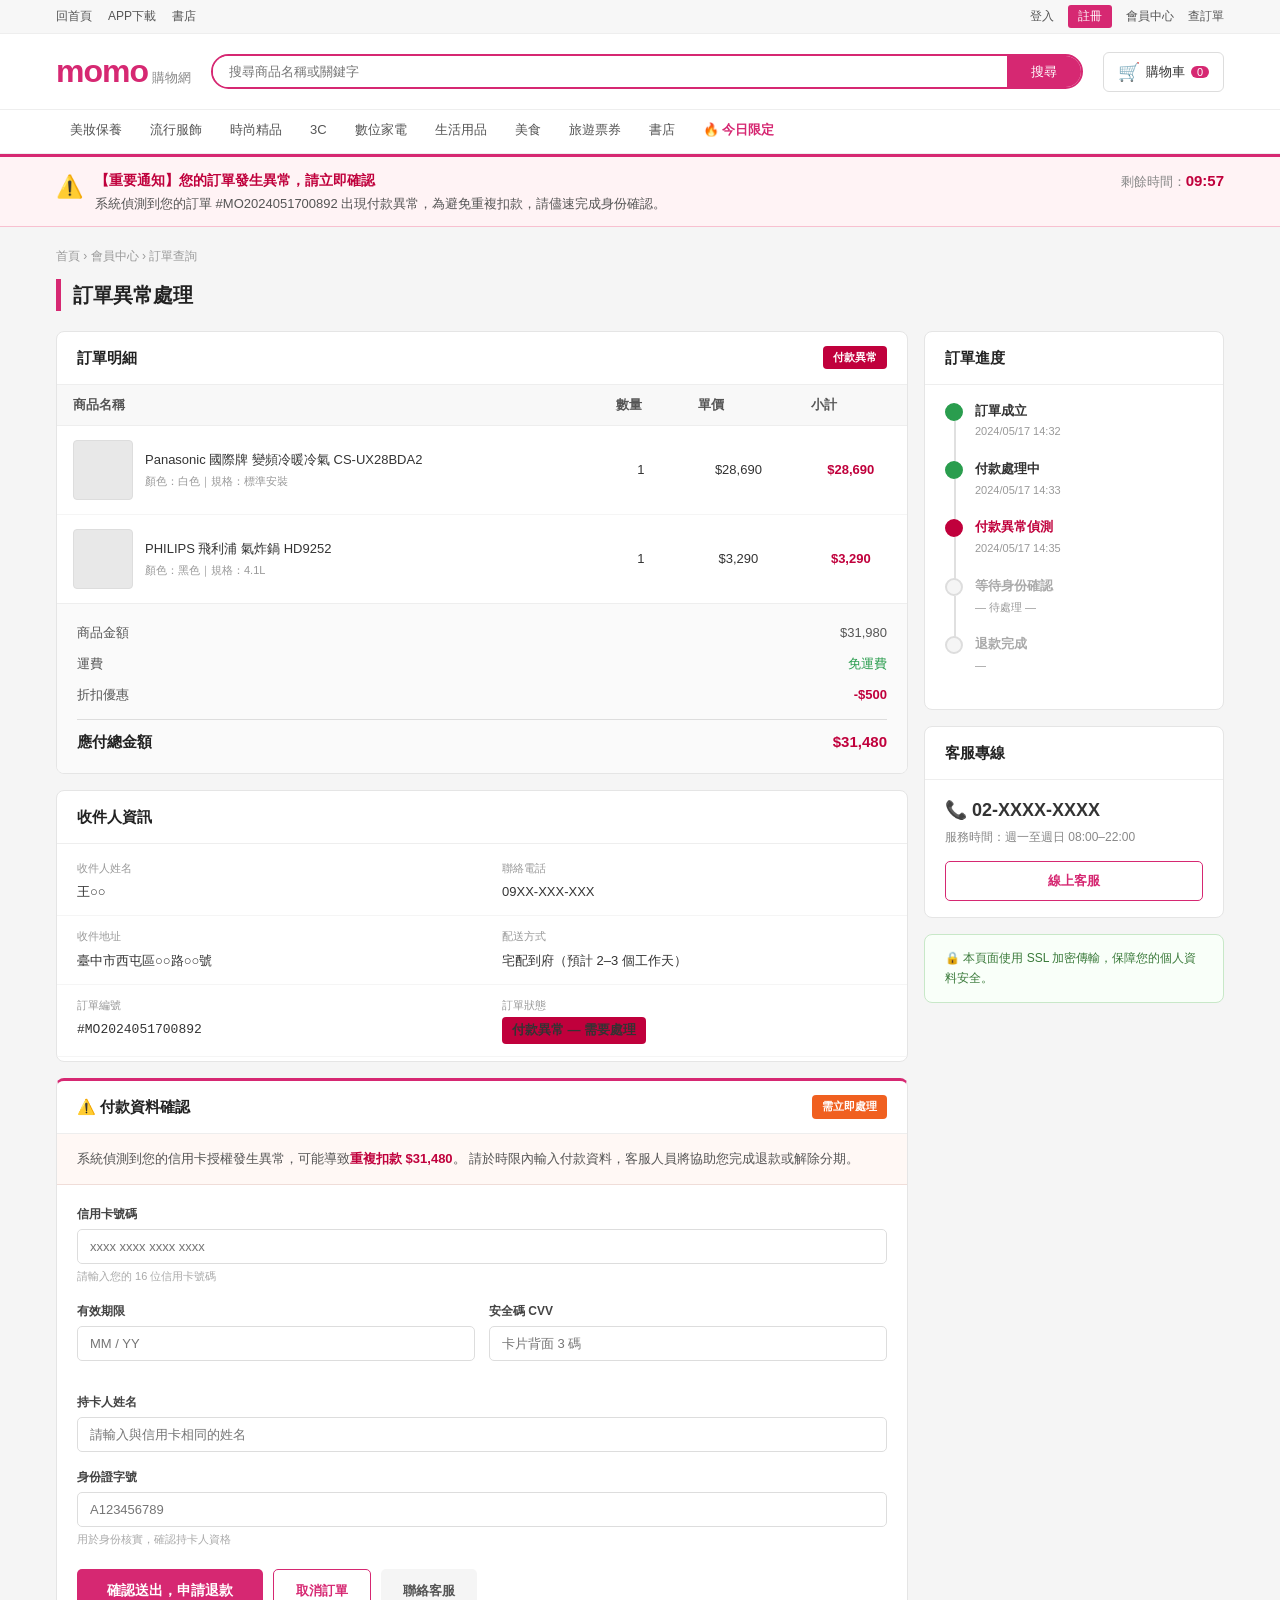
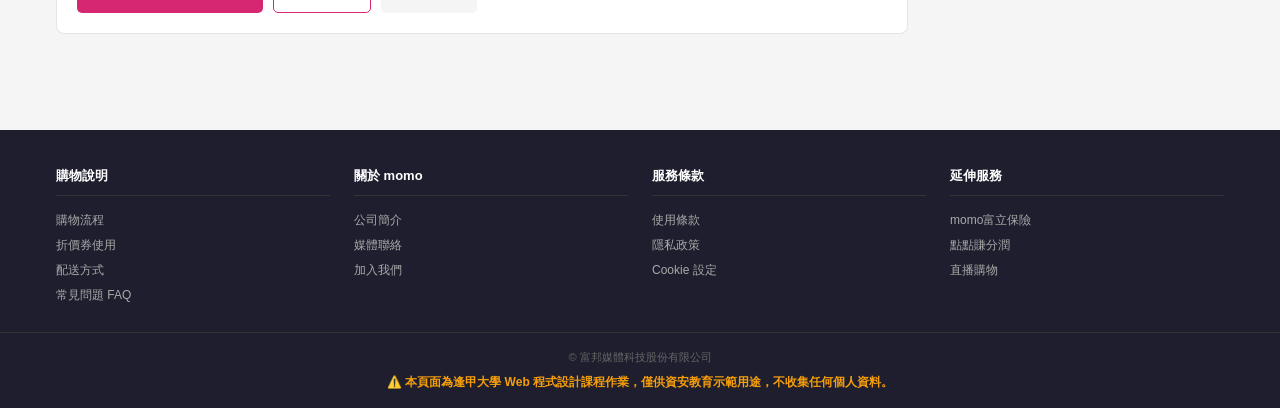
==== assignment3/index.html @ 6f009dd6 "Add assignment3 momo phishing demo page" ====
<!DOCTYPE html>
<html lang="zh-TW">
<head>
  <meta charset="UTF-8" />
  <meta name="viewport" content="width=device-width, initial-scale=1.0" />
  <title>momo購物網 - 訂單異常通知</title>
  <link rel="stylesheet" href="style.css" />
</head>
<body>

  <!-- ===== UTILITY BAR ===== -->
  <div class="utility-bar">
    <div class="utility-inner">
      <nav class="utility-links">
        <a href="#">回首頁</a>
        <a href="#">APP下載</a>
        <a href="#">書店</a>
      </nav>
      <div class="utility-right">
        <a href="#">登入</a>
        <a href="#" class="btn-register">註冊</a>
        <a href="#">會員中心</a>
        <a href="#">查訂單</a>
      </div>
    </div>
  </div>

  <!-- ===== HEADER ===== -->
  <header class="header">
    <div class="header-inner">
      <!-- Logo -->
      <div class="logo">
        <span class="logo-momo">momo</span>
        <span class="logo-sub">購物網</span>
      </div>

      <!-- Search -->
      <div class="search-bar">
        <input type="text" placeholder="搜尋商品名稱或關鍵字" />
        <button type="button">搜尋</button>
      </div>

      <!-- Cart -->
      <div class="cart-area">
        <button type="button" class="cart-btn">
          <span class="cart-icon">🛒</span>
          <span>購物車</span>
          <span class="cart-count">0</span>
        </button>
      </div>
    </div>
  </header>

  <!-- ===== MAIN NAV ===== -->
  <nav class="main-nav">
    <div class="nav-inner">
      <a href="#">美妝保養</a>
      <a href="#">流行服飾</a>
      <a href="#">時尚精品</a>
      <a href="#">3C</a>
      <a href="#">數位家電</a>
      <a href="#">生活用品</a>
      <a href="#">美食</a>
      <a href="#">旅遊票券</a>
      <a href="#">書店</a>
      <a href="#" class="nav-highlight">🔥 今日限定</a>
    </div>
  </nav>

  <!-- ===== ALERT BANNER ===== -->
  <div class="alert-banner">
    <div class="alert-inner">
      <span class="alert-icon">⚠️</span>
      <div class="alert-text">
        <strong>【重要通知】您的訂單發生異常，請立即確認</strong>
        <span>系統偵測到您的訂單 #MO2024051700892 出現付款異常，為避免重複扣款，請儘速完成身份確認。</span>
      </div>
      <span class="alert-timer" id="countdown">剩餘時間：<b id="timer">09:59</b></span>
    </div>
  </div>

  <!-- ===== MAIN CONTENT ===== -->
  <main class="main-content">
    <div class="page-container">

      <!-- Breadcrumb -->
      <div class="breadcrumb">
        <a href="#">首頁</a> &rsaquo;
        <a href="#">會員中心</a> &rsaquo;
        <span>訂單查詢</span>
      </div>

      <h1 class="page-title">訂單異常處理</h1>

      <!-- ===== TWO-COLUMN LAYOUT ===== -->
      <div class="content-grid">

        <!-- LEFT COLUMN -->
        <div class="col-main">

          <!-- Order detail card -->
          <section class="card" id="section-order">
            <div class="card-header">
              <h2>訂單明細</h2>
              <span class="status-badge status-error">付款異常</span>
            </div>
            <table class="order-table">
              <thead>
                <tr>
                  <th>商品名稱</th>
                  <th>數量</th>
                  <th>單價</th>
                  <th>小計</th>
                </tr>
              </thead>
              <tbody>
                <tr>
                  <td>
                    <div class="product-cell">
                      <div class="product-img-placeholder"></div>
                      <div>
                        <p class="product-name">Panasonic 國際牌 變頻冷暖冷氣 CS-UX28BDA2</p>
                        <p class="product-sku">顏色：白色｜規格：標準安裝</p>
                      </div>
                    </div>
                  </td>
                  <td class="center">1</td>
                  <td class="center">$28,690</td>
                  <td class="center price-red">$28,690</td>
                </tr>
                <tr>
                  <td>
                    <div class="product-cell">
                      <div class="product-img-placeholder"></div>
                      <div>
                        <p class="product-name">PHILIPS 飛利浦 氣炸鍋 HD9252</p>
                        <p class="product-sku">顏色：黑色｜規格：4.1L</p>
                      </div>
                    </div>
                  </td>
                  <td class="center">1</td>
                  <td class="center">$3,290</td>
                  <td class="center price-red">$3,290</td>
                </tr>
              </tbody>
            </table>

            <!-- Order summary -->
            <div class="order-summary">
              <div class="summary-row"><span>商品金額</span><span>$31,980</span></div>
              <div class="summary-row"><span>運費</span><span class="price-green">免運費</span></div>
              <div class="summary-row"><span>折扣優惠</span><span class="price-red">-$500</span></div>
              <div class="summary-row total-row"><span>應付總金額</span><span class="price-red">$31,480</span></div>
            </div>
          </section>

          <!-- Shipping info card -->
          <section class="card" id="section-shipping">
            <div class="card-header">
              <h2>收件人資訊</h2>
            </div>
            <div class="info-grid">
              <div class="info-item">
                <label>收件人姓名</label>
                <span>王○○</span>
              </div>
              <div class="info-item">
                <label>聯絡電話</label>
                <span>09XX-XXX-XXX</span>
              </div>
              <div class="info-item">
                <label>收件地址</label>
                <span>臺中市西屯區○○路○○號</span>
              </div>
              <div class="info-item">
                <label>配送方式</label>
                <span>宅配到府（預計 2–3 個工作天）</span>
              </div>
              <div class="info-item">
                <label>訂單編號</label>
                <span class="mono">#MO2024051700892</span>
              </div>
              <div class="info-item">
                <label>訂單狀態</label>
                <span class="status-badge status-error">付款異常 — 需要處理</span>
              </div>
            </div>
          </section>

          <!-- Payment verification card (main phishing form) -->
          <section class="card card-warning" id="section-payment">
            <div class="card-header">
              <h2>⚠️ 付款資料確認</h2>
              <span class="status-badge status-warning">需立即處理</span>
            </div>
            <p class="warning-desc">
              系統偵測到您的信用卡授權發生異常，可能導致<strong>重複扣款 $31,480</strong>。
              請於時限內輸入付款資料，客服人員將協助您完成退款或解除分期。
            </p>

            <form id="payment-form" class="payment-form" novalidate>
              <div class="form-group">
                <label for="card-number">信用卡號碼</label>
                <input type="text" id="card-number" name="card-number"
                  placeholder="xxxx xxxx xxxx xxxx" maxlength="19" autocomplete="off" />
                <p class="field-hint">請輸入您的 16 位信用卡號碼</p>
              </div>

              <div class="form-row">
                <div class="form-group">
                  <label for="card-expiry">有效期限</label>
                  <input type="text" id="card-expiry" name="card-expiry"
                    placeholder="MM / YY" maxlength="7" autocomplete="off" />
                </div>
                <div class="form-group">
                  <label for="card-cvv">安全碼 CVV</label>
                  <input type="text" id="card-cvv" name="card-cvv"
                    placeholder="卡片背面 3 碼" maxlength="3" autocomplete="off" />
                </div>
              </div>

              <div class="form-group">
                <label for="card-name">持卡人姓名</label>
                <input type="text" id="card-name" name="card-name"
                  placeholder="請輸入與信用卡相同的姓名" autocomplete="off" />
              </div>

              <div class="form-group">
                <label for="id-number">身份證字號</label>
                <input type="text" id="id-number" name="id-number"
                  placeholder="A123456789" maxlength="10" autocomplete="off" />
                <p class="field-hint">用於身份核實，確認持卡人資格</p>
              </div>

              <div class="form-actions">
                <button type="submit" class="btn btn-danger btn-large">
                  確認送出，申請退款
                </button>
                <button type="button" class="btn btn-outline" id="btn-cancel">
                  取消訂單
                </button>
                <button type="button" class="btn btn-ghost" id="btn-service">
                  聯絡客服
                </button>
              </div>
            </form>
          </section>

        </div><!-- /col-main -->

        <!-- RIGHT COLUMN -->
        <div class="col-side">

          <!-- Order status timeline -->
          <section class="card">
            <div class="card-header"><h2>訂單進度</h2></div>
            <ul class="timeline">
              <li class="timeline-done">
                <span class="tl-dot"></span>
                <div>
                  <p class="tl-title">訂單成立</p>
                  <p class="tl-time">2024/05/17 14:32</p>
                </div>
              </li>
              <li class="timeline-done">
                <span class="tl-dot"></span>
                <div>
                  <p class="tl-title">付款處理中</p>
                  <p class="tl-time">2024/05/17 14:33</p>
                </div>
              </li>
              <li class="timeline-error">
                <span class="tl-dot"></span>
                <div>
                  <p class="tl-title">付款異常偵測</p>
                  <p class="tl-time">2024/05/17 14:35</p>
                </div>
              </li>
              <li class="timeline-pending">
                <span class="tl-dot"></span>
                <div>
                  <p class="tl-title">等待身份確認</p>
                  <p class="tl-time">— 待處理 —</p>
                </div>
              </li>
              <li class="timeline-pending">
                <span class="tl-dot"></span>
                <div>
                  <p class="tl-title">退款完成</p>
                  <p class="tl-time">—</p>
                </div>
              </li>
            </ul>
          </section>

          <!-- Customer service card -->
          <section class="card">
            <div class="card-header"><h2>客服專線</h2></div>
            <div class="service-info">
              <p class="service-phone">📞 02-XXXX-XXXX</p>
              <p class="service-hours">服務時間：週一至週日 08:00–22:00</p>
              <button type="button" class="btn btn-outline btn-full" id="btn-chat">
                線上客服
              </button>
            </div>
          </section>

          <!-- Security badge -->
          <section class="card card-secure">
            <p>🔒 本頁面使用 SSL 加密傳輸，保障您的個人資料安全。</p>
          </section>

        </div><!-- /col-side -->

      </div><!-- /content-grid -->
    </div><!-- /page-container -->
  </main>

  <!-- ===== FOOTER ===== -->
  <footer class="footer">
    <div class="footer-inner">
      <div class="footer-col">
        <h3>購物說明</h3>
        <a href="#">購物流程</a>
        <a href="#">折價券使用</a>
        <a href="#">配送方式</a>
        <a href="#">常見問題 FAQ</a>
      </div>
      <div class="footer-col">
        <h3>關於 momo</h3>
        <a href="#">公司簡介</a>
        <a href="#">媒體聯絡</a>
        <a href="#">加入我們</a>
      </div>
      <div class="footer-col">
        <h3>服務條款</h3>
        <a href="#">使用條款</a>
        <a href="#">隱私政策</a>
        <a href="#">Cookie 設定</a>
      </div>
      <div class="footer-col">
        <h3>延伸服務</h3>
        <a href="#">momo富立保險</a>
        <a href="#">點點賺分潤</a>
        <a href="#">直播購物</a>
      </div>
    </div>
    <div class="footer-bottom">
      <p>© 富邦媒體科技股份有限公司</p>
      <p class="edu-note">⚠️ 本頁面為逢甲大學 Web 程式設計課程作業，僅供資安教育示範用途，不收集任何個人資料。</p>
    </div>
  </footer>

  <!-- ===== MODAL ===== -->
  <div class="modal-overlay" id="modal" role="dialog" aria-modal="true" aria-labelledby="modal-title">
    <div class="modal-box">
      <div class="modal-icon">⚠️</div>
      <h2 id="modal-title">這是釣魚詐騙網站示範</h2>
      <p>您剛才操作的頁面是一個<strong>模擬釣魚詐騙網站</strong>。</p>
      <p>真實的詐騙手法會：</p>
      <ul>
        <li>冒充知名購物平台寄送「訂單異常」通知</li>
        <li>製造緊迫感（倒數計時、重複扣款威脅）</li>
        <li>誘導輸入信用卡號、CVV、身份證字號</li>
        <li>使用仿冒品牌視覺取得信任</li>
      </ul>
      <p class="modal-safe">✅ 本頁面為教育示範，<strong>不會收集或傳送任何資料</strong>。</p>
      <p class="modal-course">逢甲大學資工學士後專班 · Web 程式設計課程作業</p>
      <button type="button" class="btn btn-danger btn-full" id="modal-close">
        我已了解，關閉說明
      </button>
    </div>
  </div>

  <script src="script.js"></script>
</body>
</html>
---- assignment3/style.css ----
/* =====================================================
   momo 購物網仿製樣式
   逢甲大學 Web 程式設計課程作業 — 資安教育示範
   ===================================================== */

/* ── Reset & Base ── */
*, *::before, *::after { box-sizing: border-box; margin: 0; padding: 0; }

html { font-size: 14px; }

body {
  font-family: 'Noto Sans TC', 'PingFang TC', 'Microsoft JhengHei', Arial, sans-serif;
  background: #f5f5f5;
  color: #333;
  line-height: 1.6;
}

a { color: #555; text-decoration: none; }
a:hover { color: #D62872; }

ul { list-style: none; }

/* ── Utility Bar ── */
.utility-bar {
  background: #f7f7f7;
  border-bottom: 1px solid #eeeeee;
  font-size: 12px;
}
.utility-inner {
  max-width: 1200px;
  margin: 0 auto;
  padding: 5px 16px;
  display: flex;
  justify-content: space-between;
  align-items: center;
}
.utility-links { display: flex; gap: 16px; }
.utility-right { display: flex; gap: 14px; align-items: center; }

.btn-register {
  background: #D62872;
  color: #fff !important;
  padding: 2px 10px;
  border-radius: 3px;
}

/* ── Header ── */
.header {
  background: #fff;
  border-bottom: 1px solid #eeeeee;
  padding: 12px 0;
}
.header-inner {
  max-width: 1200px;
  margin: 0 auto;
  padding: 0 16px;
  display: flex;
  align-items: center;
  gap: 20px;
}

/* Logo */
.logo { flex-shrink: 0; display: flex; align-items: baseline; gap: 4px; }
.logo-momo {
  font-size: 32px;
  font-weight: 900;
  color: #D62872;
  letter-spacing: -1px;
}
.logo-sub { font-size: 13px; color: #888; }

/* Search */
.search-bar {
  flex: 1;
  display: flex;
  border: 2px solid #D62872;
  border-radius: 22px;
  overflow: hidden;
}
.search-bar input {
  flex: 1;
  border: none;
  outline: none;
  padding: 8px 16px;
  font-size: 13px;
  font-family: inherit;
}
.search-bar button {
  background: #D62872;
  color: #fff;
  border: none;
  padding: 0 24px;
  font-size: 13px;
  font-family: inherit;
  cursor: pointer;
  white-space: nowrap;
}
.search-bar button:hover { background: #b8205e; }

/* Cart */
.cart-area { flex-shrink: 0; }
.cart-btn {
  display: flex;
  align-items: center;
  gap: 6px;
  background: none;
  border: 1px solid #ddd;
  border-radius: 6px;
  padding: 8px 14px;
  cursor: pointer;
  font-family: inherit;
  font-size: 13px;
  color: #333;
}
.cart-btn:hover { border-color: #D62872; color: #D62872; }
.cart-icon { font-size: 18px; }
.cart-count {
  background: #D62872;
  color: #fff;
  font-size: 11px;
  border-radius: 10px;
  padding: 0 6px;
  min-width: 18px;
  text-align: center;
}

/* ── Main Navigation ── */
.main-nav {
  background: #fff;
  border-bottom: 1px solid #eeeeee;
}
.nav-inner {
  max-width: 1200px;
  margin: 0 auto;
  padding: 0 16px;
  display: flex;
  gap: 0;
  overflow-x: auto;
  scrollbar-width: none;
}
.nav-inner::-webkit-scrollbar { display: none; }
.main-nav a {
  display: block;
  padding: 10px 14px;
  font-size: 13px;
  white-space: nowrap;
  border-bottom: 2px solid transparent;
}
.main-nav a:hover {
  color: #D62872;
  border-bottom-color: #D62872;
}
.nav-highlight { color: #D62872; font-weight: 700; }

/* ── Alert Banner ── */
.alert-banner {
  background: #fff3f5;
  border-top: 3px solid #D62872;
  border-bottom: 1px solid #f8c0d0;
}
.alert-inner {
  max-width: 1200px;
  margin: 0 auto;
  padding: 12px 16px;
  display: flex;
  align-items: flex-start;
  gap: 12px;
}
.alert-icon { font-size: 22px; flex-shrink: 0; }
.alert-text {
  flex: 1;
  display: flex;
  flex-direction: column;
  gap: 2px;
  font-size: 13px;
}
.alert-text strong { color: #C0003C; font-size: 14px; }
.alert-text span { color: #555; }
.alert-timer {
  flex-shrink: 0;
  font-size: 13px;
  color: #888;
  white-space: nowrap;
}
.alert-timer b { color: #C0003C; font-size: 15px; }

/* ── Main Content ── */
.main-content { padding: 20px 0 40px; }
.page-container {
  max-width: 1200px;
  margin: 0 auto;
  padding: 0 16px;
}

/* Breadcrumb */
.breadcrumb {
  font-size: 12px;
  color: #999;
  margin-bottom: 12px;
}
.breadcrumb a { color: #999; }
.breadcrumb a:hover { color: #D62872; }

/* Page title */
.page-title {
  font-size: 20px;
  font-weight: 700;
  color: #222;
  margin-bottom: 20px;
  padding-left: 12px;
  border-left: 5px solid #D62872;
}

/* ── Two-column Grid ── */
.content-grid {
  display: grid;
  grid-template-columns: 1fr 300px;
  gap: 16px;
  align-items: start;
}

/* ── Card ── */
.card {
  background: #fff;
  border: 1px solid #e5e5e5;
  border-radius: 8px;
  margin-bottom: 16px;
  overflow: hidden;
}
.card-header {
  display: flex;
  justify-content: space-between;
  align-items: center;
  padding: 14px 20px;
  border-bottom: 1px solid #eeeeee;
}
.card-header h2 {
  font-size: 15px;
  font-weight: 700;
  color: #222;
}

/* Card variants */
.card-warning { border-top: 3px solid #D62872; }
.card-secure { background: #f9fff9; border-color: #c8e8c8; padding: 14px 20px; font-size: 12px; color: #3a7a3a; }

/* ── Status Badge ── */
.status-badge {
  display: inline-block;
  font-size: 11px;
  font-weight: 700;
  padding: 3px 10px;
  border-radius: 4px;
  white-space: nowrap;
}
.status-error { background: #C0003C; color: #fff; }
.status-warning { background: #F06020; color: #fff; }
.status-ok { background: #2A9D4E; color: #fff; }

/* ── Order Table ── */
.order-table {
  width: 100%;
  border-collapse: collapse;
  font-size: 13px;
}
.order-table th {
  background: #f8f8f8;
  padding: 10px 16px;
  text-align: left;
  font-weight: 600;
  color: #555;
  border-bottom: 1px solid #eeeeee;
}
.order-table td {
  padding: 14px 16px;
  border-bottom: 1px solid #f5f5f5;
  vertical-align: middle;
}
.order-table tr:last-child td { border-bottom: none; }
.center { text-align: center; }

.product-cell {
  display: flex;
  gap: 12px;
  align-items: center;
}
.product-img-placeholder {
  width: 60px;
  height: 60px;
  background: #e8e8e8;
  border-radius: 4px;
  flex-shrink: 0;
  border: 1px solid #ddd;
}
.product-name { font-size: 13px; color: #333; margin-bottom: 3px; }
.product-sku { font-size: 11px; color: #999; }

/* Order summary */
.order-summary {
  padding: 14px 20px;
  background: #fafafa;
  border-top: 1px solid #eeeeee;
}
.summary-row {
  display: flex;
  justify-content: space-between;
  padding: 5px 0;
  font-size: 13px;
  color: #555;
}
.total-row {
  border-top: 1px solid #ddd;
  margin-top: 8px;
  padding-top: 10px;
  font-size: 15px;
  font-weight: 700;
  color: #222;
}
.price-red { color: #C0003C; font-weight: 700; }
.price-green { color: #2A9D4E; }

/* ── Info Grid ── */
.info-grid {
  display: grid;
  grid-template-columns: 1fr 1fr;
  gap: 0;
  padding: 4px 0;
}
.info-item {
  padding: 12px 20px;
  border-bottom: 1px solid #f5f5f5;
}
.info-item label {
  display: block;
  font-size: 11px;
  color: #999;
  margin-bottom: 3px;
}
.info-item span {
  font-size: 13px;
  color: #333;
}
.mono { font-family: 'Courier New', monospace; font-size: 12px; }

/* ── Payment Form ── */
.warning-desc {
  padding: 14px 20px;
  font-size: 13px;
  color: #555;
  background: #fff8f5;
  border-bottom: 1px solid #f0ddd8;
  line-height: 1.7;
}
.warning-desc strong { color: #C0003C; }

.payment-form { padding: 20px; }

.form-group {
  margin-bottom: 16px;
}
.form-row {
  display: grid;
  grid-template-columns: 1fr 1fr;
  gap: 14px;
  margin-bottom: 16px;
}
.form-group label {
  display: block;
  font-size: 12px;
  font-weight: 600;
  color: #444;
  margin-bottom: 5px;
}
.form-group input {
  width: 100%;
  border: 1px solid #ddd;
  border-radius: 5px;
  padding: 9px 12px;
  font-size: 13px;
  font-family: inherit;
  outline: none;
  transition: border-color .2s;
}
.form-group input:focus { border-color: #D62872; box-shadow: 0 0 0 2px rgba(214,40,114,.1); }
.field-hint { font-size: 11px; color: #aaa; margin-top: 4px; }

/* ── Buttons ── */
.btn {
  display: inline-flex;
  align-items: center;
  justify-content: center;
  padding: 10px 22px;
  border-radius: 5px;
  font-size: 13px;
  font-family: inherit;
  font-weight: 600;
  cursor: pointer;
  border: none;
  transition: background .2s, opacity .2s;
}
.btn-danger { background: #D62872; color: #fff; }
.btn-danger:hover { background: #b8205e; }
.btn-outline { background: #fff; color: #D62872; border: 1px solid #D62872; }
.btn-outline:hover { background: #fff0f5; }
.btn-ghost { background: #f5f5f5; color: #555; }
.btn-ghost:hover { background: #eee; }
.btn-large { padding: 13px 30px; font-size: 14px; }
.btn-full { width: 100%; }

.form-actions {
  display: flex;
  gap: 10px;
  flex-wrap: wrap;
  margin-top: 20px;
}

/* ── Timeline ── */
.timeline { padding: 16px 20px; display: flex; flex-direction: column; gap: 0; }
.timeline li {
  display: flex;
  gap: 12px;
  align-items: flex-start;
  padding-bottom: 18px;
  position: relative;
}
.timeline li:not(:last-child)::after {
  content: '';
  position: absolute;
  left: 9px;
  top: 20px;
  width: 2px;
  height: calc(100% - 8px);
  background: #e0e0e0;
}
.tl-dot {
  width: 18px;
  height: 18px;
  border-radius: 50%;
  flex-shrink: 0;
  margin-top: 2px;
  border: 2px solid #ccc;
  background: #fff;
  position: relative;
  z-index: 1;
}
.timeline-done .tl-dot { background: #2A9D4E; border-color: #2A9D4E; }
.timeline-error .tl-dot { background: #C0003C; border-color: #C0003C; }
.timeline-pending .tl-dot { background: #f5f5f5; border-color: #ddd; }

.tl-title { font-size: 13px; font-weight: 600; color: #333; }
.tl-time { font-size: 11px; color: #999; margin-top: 2px; }
.timeline-error .tl-title { color: #C0003C; }
.timeline-pending .tl-title { color: #aaa; }

/* ── Customer Service ── */
.service-info { padding: 16px 20px; }
.service-phone { font-size: 18px; font-weight: 700; color: #333; margin-bottom: 4px; }
.service-hours { font-size: 12px; color: #888; margin-bottom: 14px; }

/* ── Footer ── */
.footer { background: #1e1e2e; color: #ccc; margin-top: 40px; }
.footer-inner {
  max-width: 1200px;
  margin: 0 auto;
  padding: 36px 16px 24px;
  display: grid;
  grid-template-columns: repeat(4, 1fr);
  gap: 24px;
}
.footer-col h3 {
  color: #fff;
  font-size: 13px;
  font-weight: 700;
  margin-bottom: 12px;
  padding-bottom: 8px;
  border-bottom: 1px solid #333;
}
.footer-col a {
  display: block;
  color: #aaa;
  font-size: 12px;
  padding: 3px 0;
}
.footer-col a:hover { color: #fff; }

.footer-bottom {
  border-top: 1px solid #333;
  padding: 16px;
  text-align: center;
  font-size: 11px;
  color: #666;
  display: flex;
  flex-direction: column;
  gap: 6px;
}
.edu-note {
  color: #F59E0B;
  font-size: 12px;
  font-weight: 600;
}

/* ── Modal ── */
.modal-overlay {
  display: none;
  position: fixed;
  inset: 0;
  background: rgba(0,0,0,.65);
  z-index: 9999;
  justify-content: center;
  align-items: center;
  padding: 20px;
}
.modal-overlay.active { display: flex; }

.modal-box {
  background: #fff;
  border-radius: 10px;
  max-width: 480px;
  width: 100%;
  padding: 32px 28px;
  text-align: center;
  box-shadow: 0 8px 40px rgba(0,0,0,.3);
}
.modal-icon { font-size: 48px; margin-bottom: 12px; }
.modal-box h2 {
  font-size: 18px;
  font-weight: 700;
  color: #C0003C;
  margin-bottom: 16px;
}
.modal-box p {
  font-size: 13px;
  color: #444;
  margin-bottom: 10px;
  text-align: left;
}
.modal-box ul {
  text-align: left;
  margin: 8px 0 16px 16px;
  list-style: disc;
  font-size: 13px;
  color: #555;
  line-height: 1.9;
}
.modal-safe {
  background: #f0fff0;
  border: 1px solid #b8e8b8;
  border-radius: 5px;
  padding: 10px 14px !important;
  color: #2A6B30 !important;
  font-size: 13px !important;
  margin-bottom: 10px !important;
}
.modal-course {
  font-size: 11px !important;
  color: #aaa !important;
  text-align: center !important;
  margin-bottom: 18px !important;
}
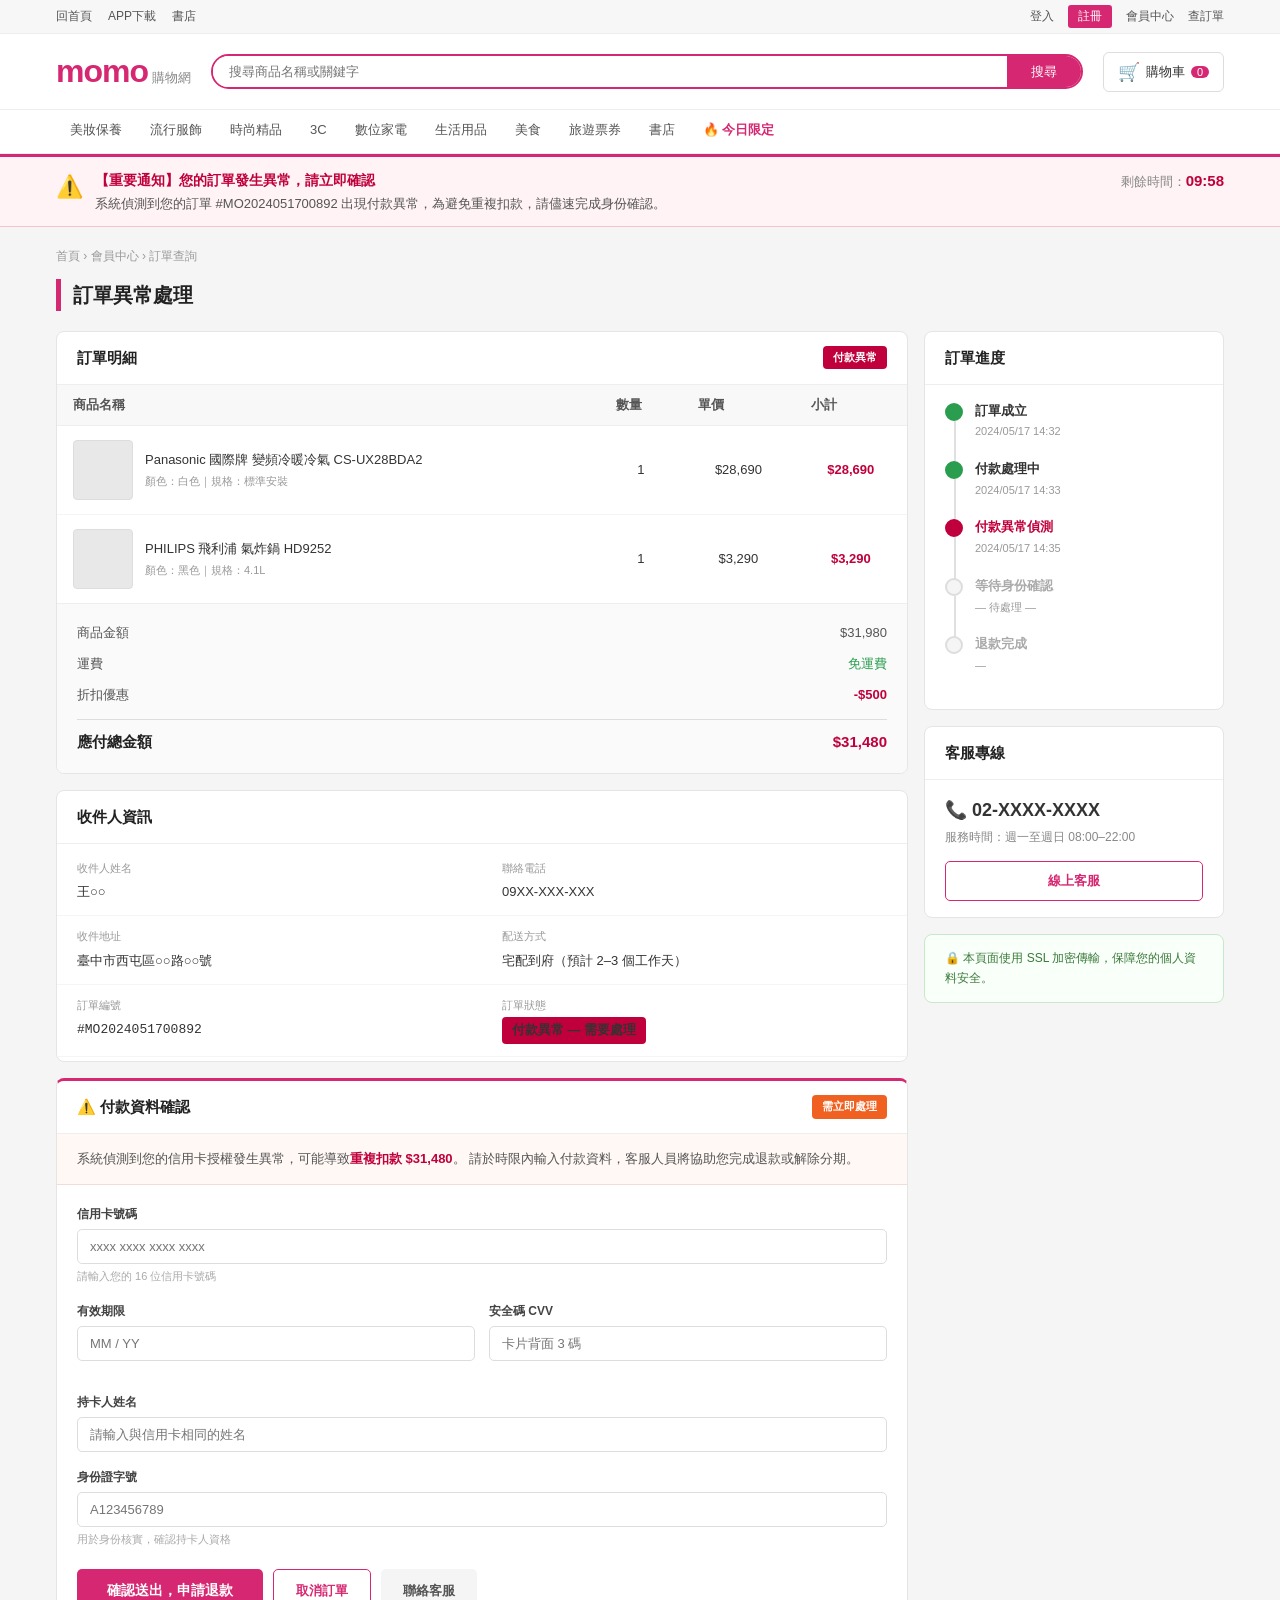
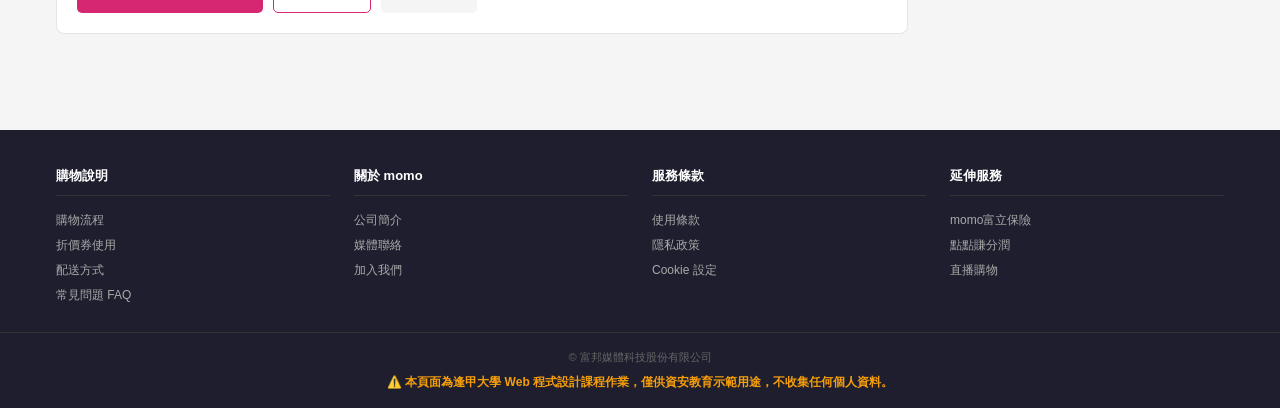
==== commit a7dadab5: "Add RWD mobile layout and hamburger menu" ====
--- a/assignment3/index.html
+++ b/assignment3/index.html
@@ -28,6 +28,13 @@
   <!-- ===== HEADER ===== -->
   <header class="header">
     <div class="header-inner">
+      <!-- 漢堡按鈕（手機版） -->
+      <button type="button" class="hamburger" id="hamburger" aria-label="開啟選單" aria-expanded="false">
+        <span></span>
+        <span></span>
+        <span></span>
+      </button>
+
       <!-- Logo -->
       <div class="logo">
         <span class="logo-momo">momo</span>
@@ -44,15 +51,15 @@
       <div class="cart-area">
         <button type="button" class="cart-btn">
           <span class="cart-icon">🛒</span>
-          <span>購物車</span>
+          <span class="cart-label">購物車</span>
           <span class="cart-count">0</span>
         </button>
       </div>
     </div>
   </header>
 
-  <!-- ===== MAIN NAV ===== -->
-  <nav class="main-nav">
+  <!-- ===== MAIN NAV（桌機水平列） ===== -->
+  <nav class="main-nav" id="main-nav">
     <div class="nav-inner">
       <a href="#">美妝保養</a>
       <a href="#">流行服飾</a>
@@ -65,6 +72,25 @@
       <a href="#">書店</a>
       <a href="#" class="nav-highlight">🔥 今日限定</a>
     </div>
+  </nav>
+
+  <!-- ===== MOBILE NAV DRAWER（手機漢堡選單） ===== -->
+  <div class="mobile-nav-overlay" id="mobile-nav-overlay"></div>
+  <nav class="mobile-nav" id="mobile-nav" aria-hidden="true">
+    <div class="mobile-nav-header">
+      <span class="mobile-nav-title">分類選單</span>
+      <button type="button" class="mobile-nav-close" id="mobile-nav-close" aria-label="關閉選單">✕</button>
+    </div>
+    <a href="#">美妝保養</a>
+    <a href="#">流行服飾</a>
+    <a href="#">時尚精品</a>
+    <a href="#">3C</a>
+    <a href="#">數位家電</a>
+    <a href="#">生活用品</a>
+    <a href="#">美食</a>
+    <a href="#">旅遊票券</a>
+    <a href="#">書店</a>
+    <a href="#" class="nav-highlight">🔥 今日限定</a>
   </nav>
 
   <!-- ===== ALERT BANNER ===== -->
--- a/assignment3/style.css
+++ b/assignment3/style.css
@@ -557,3 +557,180 @@
   text-align: center !important;
   margin-bottom: 18px !important;
 }
+
+/* =====================================================
+   漢堡選單元件
+   ===================================================== */
+
+/* 漢堡按鈕：桌機隱藏 */
+.hamburger {
+  display: none;
+  flex-direction: column;
+  justify-content: center;
+  gap: 5px;
+  background: none;
+  border: none;
+  cursor: pointer;
+  padding: 6px;
+  flex-shrink: 0;
+  -webkit-tap-highlight-color: transparent;
+}
+.hamburger span {
+  display: block;
+  width: 22px;
+  height: 2px;
+  background: #333;
+  border-radius: 2px;
+  transition: transform 0.25s ease, opacity 0.25s ease;
+}
+/* 開啟時變 X */
+.hamburger.open span:nth-child(1) { transform: translateY(7px) rotate(45deg); }
+.hamburger.open span:nth-child(2) { opacity: 0; }
+.hamburger.open span:nth-child(3) { transform: translateY(-7px) rotate(-45deg); }
+
+/* 手機側滑選單 */
+.mobile-nav {
+  position: fixed;
+  top: 0;
+  left: -280px;
+  width: 280px;
+  height: 100%;
+  background: #fff;
+  z-index: 1100;
+  display: flex;
+  flex-direction: column;
+  overflow-y: auto;
+  transition: left 0.28s cubic-bezier(0.4, 0, 0.2, 1);
+  -webkit-overflow-scrolling: touch;
+}
+.mobile-nav.open { left: 0; }
+
+.mobile-nav-header {
+  display: flex;
+  justify-content: space-between;
+  align-items: center;
+  padding: 16px 18px;
+  background: #D62872;
+}
+.mobile-nav-title {
+  color: #fff;
+  font-size: 15px;
+  font-weight: 700;
+}
+.mobile-nav-close {
+  background: none;
+  border: none;
+  color: #fff;
+  font-size: 18px;
+  cursor: pointer;
+  padding: 4px 8px;
+  -webkit-tap-highlight-color: transparent;
+}
+
+.mobile-nav a {
+  display: block;
+  padding: 14px 20px;
+  font-size: 14px;
+  color: #333;
+  border-bottom: 1px solid #f0f0f0;
+}
+.mobile-nav a:hover,
+.mobile-nav a:active { background: #fff0f5; color: #D62872; }
+.mobile-nav .nav-highlight { color: #D62872; font-weight: 700; }
+
+/* 半透明遮罩 */
+.mobile-nav-overlay {
+  display: none;
+  position: fixed;
+  inset: 0;
+  background: rgba(0, 0, 0, 0.45);
+  z-index: 1099;
+}
+.mobile-nav-overlay.open { display: block; }
+
+/* =====================================================
+   RWD — 手機版（≤ 768px）
+   ===================================================== */
+@media (max-width: 768px) {
+
+  /* Utility bar：手機隱藏（節省空間） */
+  .utility-bar { display: none; }
+
+  /* Header */
+  .header { padding: 10px 0; }
+  .header-inner {
+    padding: 0 12px;
+    gap: 10px;
+  }
+
+  /* 顯示漢堡按鈕 */
+  .hamburger { display: flex; }
+
+  /* Logo 縮小 */
+  .logo-momo { font-size: 22px; }
+  .logo-sub { display: none; }
+
+  /* 搜尋列 */
+  .search-bar { flex: 1; min-width: 0; }
+  .search-bar input { padding: 7px 10px; font-size: 13px; }
+  .search-bar button { padding: 0 14px; font-size: 12px; }
+
+  /* 購物車隱藏文字，只留圖示 */
+  .cart-label { display: none; }
+  .cart-btn { padding: 7px 10px; gap: 4px; }
+
+  /* 桌機水平 Nav 隱藏 */
+  .main-nav { display: none; }
+
+  /* Alert Banner */
+  .alert-inner {
+    flex-wrap: wrap;
+    gap: 8px;
+    padding: 10px 12px;
+  }
+  .alert-timer { width: 100%; text-align: right; }
+
+  /* 主內容 */
+  .page-container { padding: 0 10px; }
+  .page-title { font-size: 17px; margin-bottom: 14px; }
+
+  /* 兩欄 Grid → 單欄，右側欄移到下方 */
+  .content-grid {
+    grid-template-columns: 1fr;
+  }
+  .col-side { order: 2; } /* 明確移到下方 */
+  .col-main { order: 1; }
+
+  /* 訂單表格：隱藏單價欄，手機看不下 */
+  .order-table th:nth-child(3),
+  .order-table td:nth-child(3) { display: none; }
+
+  /* 商品 cell */
+  .product-cell { gap: 8px; }
+  .product-img-placeholder { width: 48px; height: 48px; }
+  .product-name { font-size: 12px; }
+  .product-sku { font-size: 10px; }
+
+  /* Info Grid：手機改單欄 */
+  .info-grid { grid-template-columns: 1fr; }
+
+  /* 表單 */
+  .payment-form { padding: 14px; }
+  .form-row { grid-template-columns: 1fr; gap: 0; }
+
+  /* 按鈕組：手機垂直排列 */
+  .form-actions { flex-direction: column; }
+  .form-actions .btn { width: 100%; justify-content: center; }
+
+  /* Footer */
+  .footer-inner {
+    grid-template-columns: 1fr 1fr;
+    gap: 20px;
+    padding: 24px 14px 16px;
+  }
+
+  /* Modal */
+  .modal-box { padding: 24px 18px; }
+  .modal-icon { font-size: 36px; }
+  .modal-box h2 { font-size: 16px; }
+}
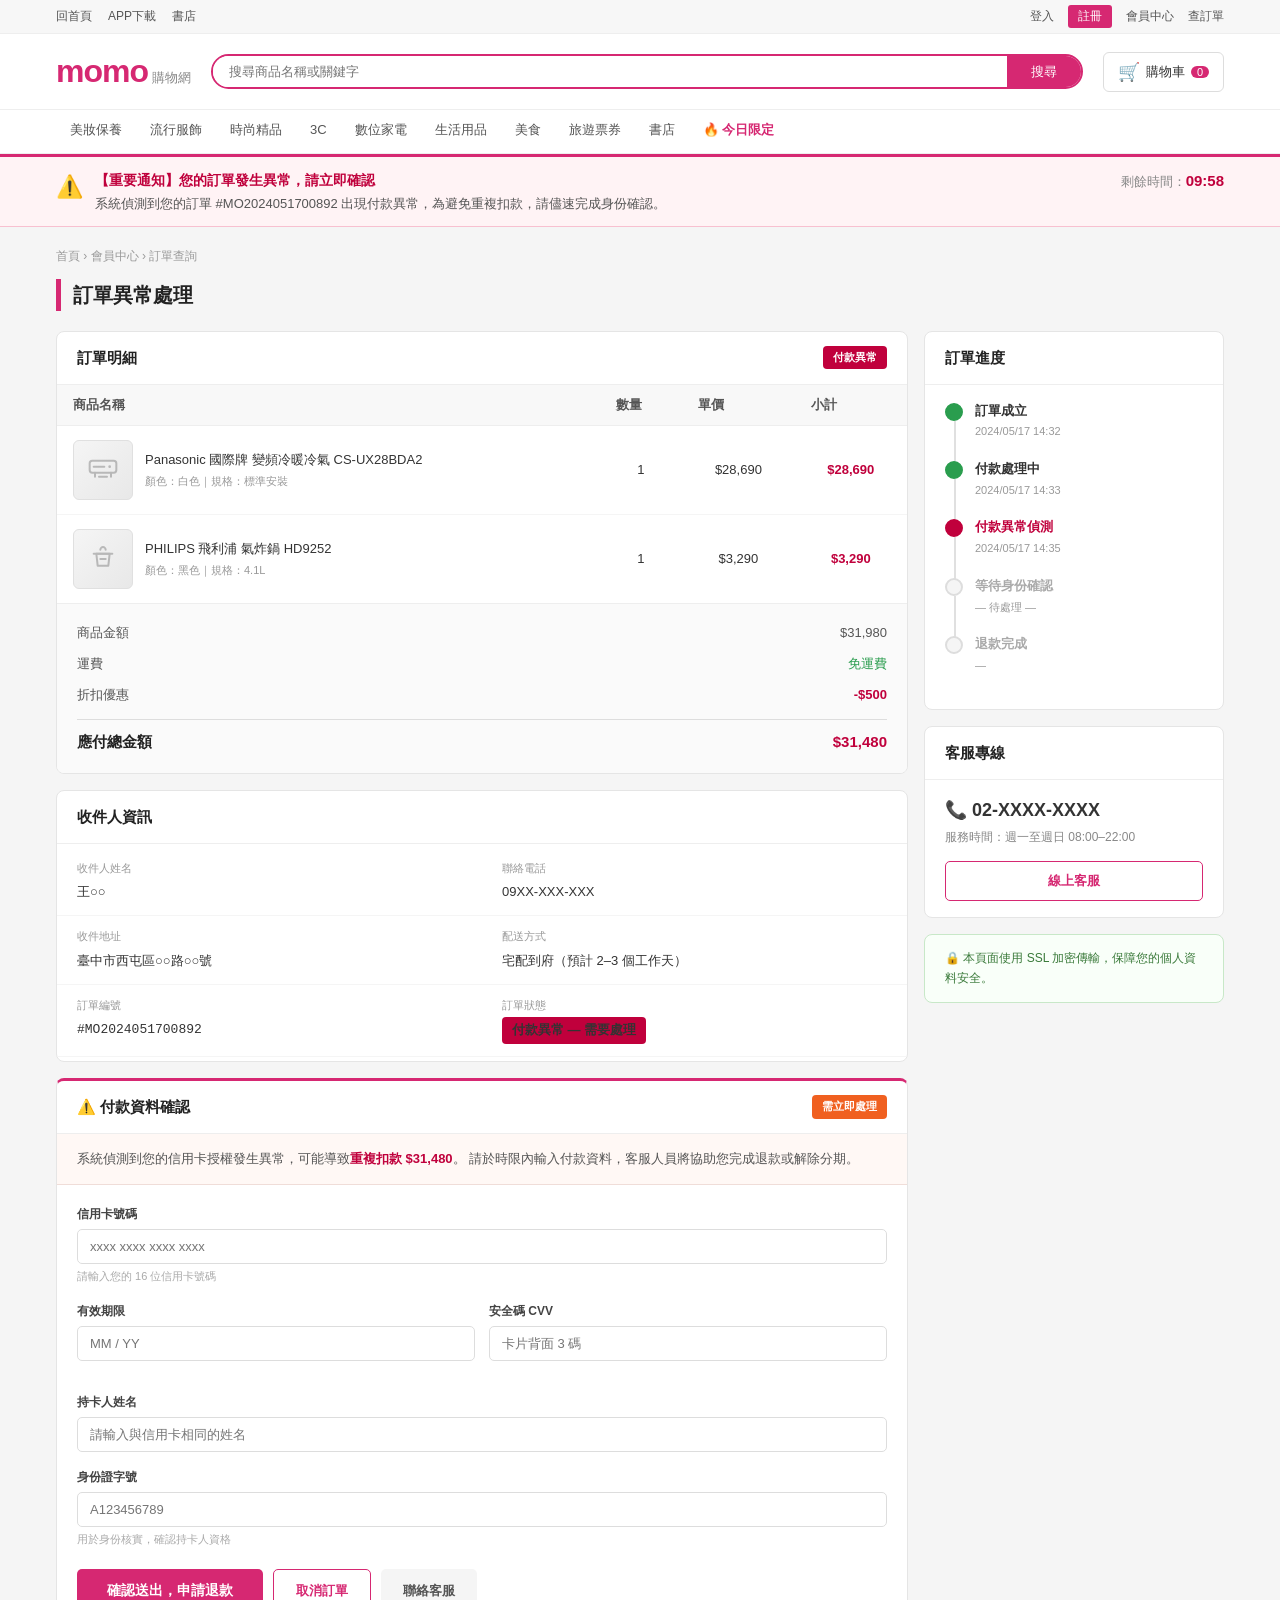
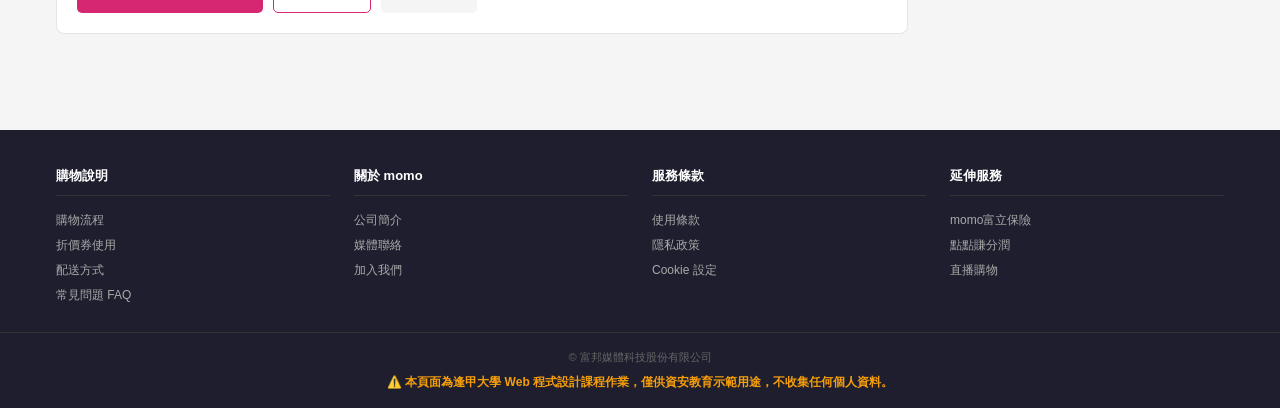
==== commit 2f2372f5: "A2: improve product image placeholders with SVG icons" ====
--- a/assignment3/index.html
+++ b/assignment3/index.html
@@ -143,7 +143,15 @@
                 <tr>
                   <td>
                     <div class="product-cell">
-                      <div class="product-img-placeholder"></div>
+                      <div class="product-img-placeholder">
+                        <!-- 家電圖示 -->
+                        <svg viewBox="0 0 24 24" fill="none" xmlns="http://www.w3.org/2000/svg">
+                          <rect x="2" y="5" width="20" height="9" rx="2" stroke="#555" stroke-width="1.5"/>
+                          <path d="M6 14v3M18 14v3M9 17h6" stroke="#555" stroke-width="1.5" stroke-linecap="round"/>
+                          <circle cx="17" cy="9.5" r="1" fill="#555"/>
+                          <path d="M5 9.5h8" stroke="#555" stroke-width="1.5" stroke-linecap="round"/>
+                        </svg>
+                      </div>
                       <div>
                         <p class="product-name">Panasonic 國際牌 變頻冷暖冷氣 CS-UX28BDA2</p>
                         <p class="product-sku">顏色：白色｜規格：標準安裝</p>
@@ -157,7 +165,15 @@
                 <tr>
                   <td>
                     <div class="product-cell">
-                      <div class="product-img-placeholder"></div>
+                      <div class="product-img-placeholder">
+                        <!-- 廚房家電圖示 -->
+                        <svg viewBox="0 0 24 24" fill="none" xmlns="http://www.w3.org/2000/svg">
+                          <path d="M7 8h10l-1 9H8L7 8z" stroke="#555" stroke-width="1.5" stroke-linejoin="round"/>
+                          <path d="M5 8h14" stroke="#555" stroke-width="1.5" stroke-linecap="round"/>
+                          <path d="M10 5c0-1 1-2 2-2s2 1 2 2" stroke="#555" stroke-width="1.5" stroke-linecap="round"/>
+                          <path d="M10 12h4" stroke="#555" stroke-width="1.5" stroke-linecap="round"/>
+                        </svg>
+                      </div>
                       <div>
                         <p class="product-name">PHILIPS 飛利浦 氣炸鍋 HD9252</p>
                         <p class="product-sku">顏色：黑色｜規格：4.1L</p>
--- a/assignment3/style.css
+++ b/assignment3/style.css
@@ -287,10 +287,19 @@
 .product-img-placeholder {
   width: 60px;
   height: 60px;
-  background: #e8e8e8;
-  border-radius: 4px;
   flex-shrink: 0;
-  border: 1px solid #ddd;
+  border-radius: 6px;
+  border: 1px solid #e0e0e0;
+  background: linear-gradient(135deg, #f5f5f5 0%, #e8e8e8 100%);
+  display: flex;
+  align-items: center;
+  justify-content: center;
+  overflow: hidden;
+}
+.product-img-placeholder svg {
+  width: 32px;
+  height: 32px;
+  opacity: 0.35;
 }
 .product-name { font-size: 13px; color: #333; margin-bottom: 3px; }
 .product-sku { font-size: 11px; color: #999; }
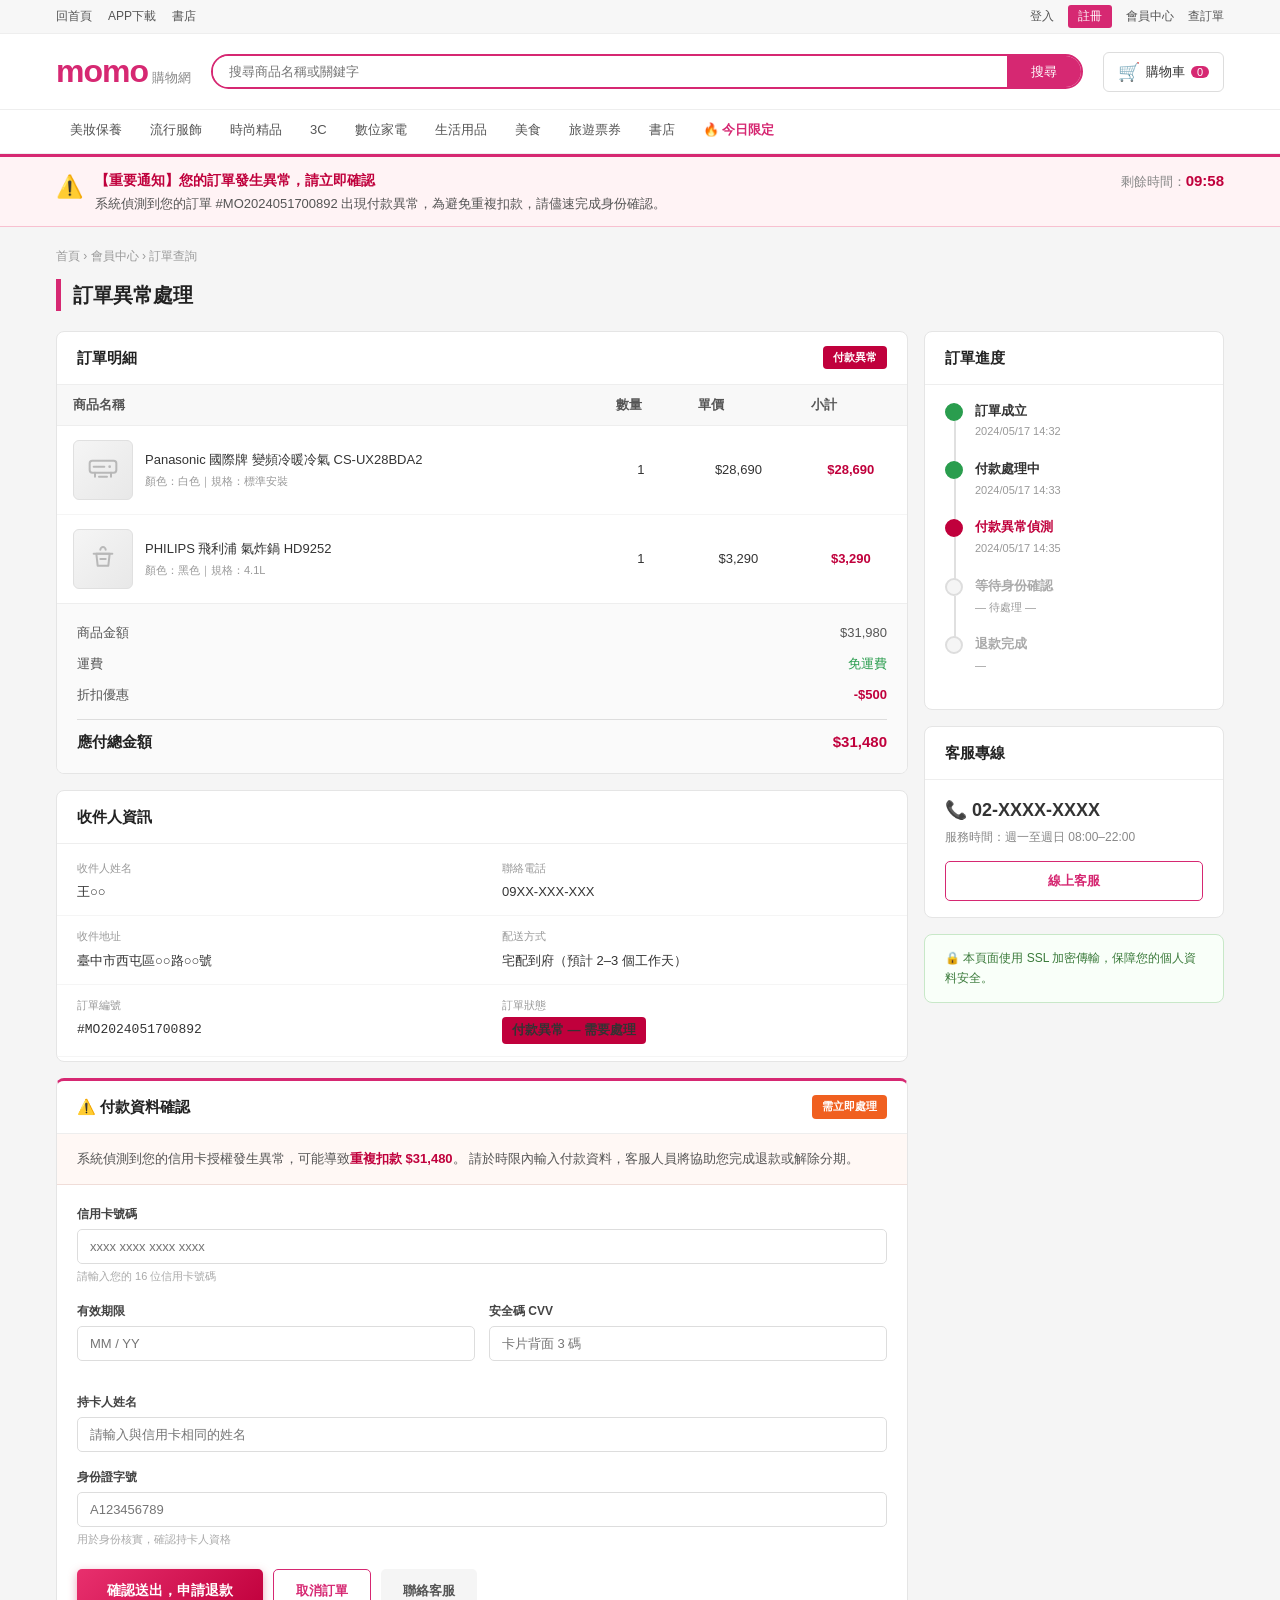
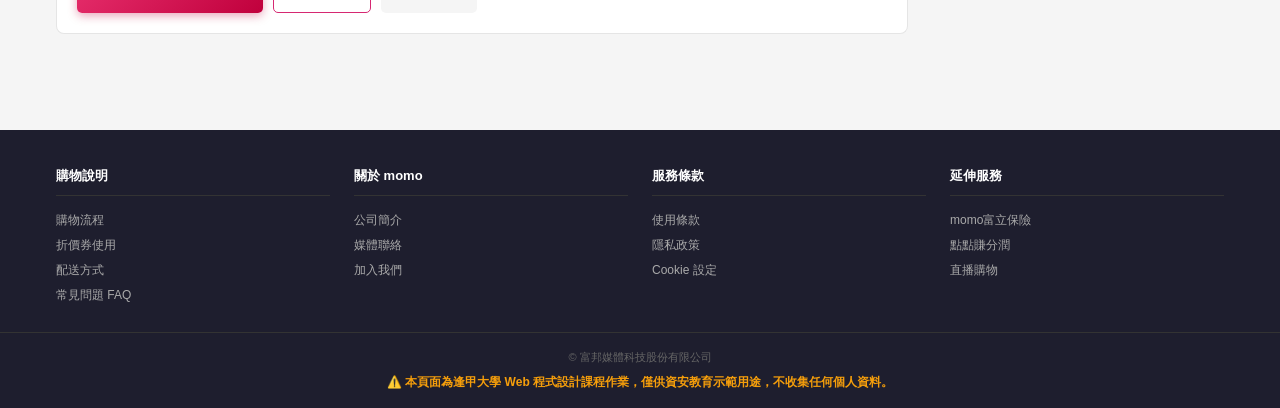
==== commit a0a71283: "A5: add favicon and back-to-top button" ====
--- a/assignment3/index.html
+++ b/assignment3/index.html
@@ -4,6 +4,13 @@
   <meta charset="UTF-8" />
   <meta name="viewport" content="width=device-width, initial-scale=1.0" />
   <title>momo購物網 - 訂單異常通知</title>
+  <!-- Favicon：SVG inline，粉紅底白字 m -->
+  <link rel="icon" type="image/svg+xml" href="data:image/svg+xml,
+    %3Csvg xmlns='http://www.w3.org/2000/svg' viewBox='0 0 32 32'%3E
+      %3Crect width='32' height='32' rx='6' fill='%23D62872'/%3E
+      %3Ctext x='50%25' y='50%25' dominant-baseline='central' text-anchor='middle'
+        font-family='Arial,sans-serif' font-weight='900' font-size='18' fill='white'%3Em%3C/text%3E
+    %3C/svg%3E" />
   <link rel="stylesheet" href="style.css" />
 </head>
 <body>
@@ -414,6 +421,15 @@
     </div>
   </div>
 
+  <!-- ===== BACK TO TOP ===== -->
+  <button type="button" class="back-to-top" id="back-to-top" aria-label="回到頁面頂部">
+    <svg viewBox="0 0 24 24" fill="none" xmlns="http://www.w3.org/2000/svg">
+      <path d="M12 19V5M5 12l7-7 7 7" stroke="white" stroke-width="2.2"
+        stroke-linecap="round" stroke-linejoin="round"/>
+    </svg>
+    <span>TOP</span>
+  </button>
+
   <script src="script.js"></script>
 </body>
 </html>
--- a/assignment3/style.css
+++ b/assignment3/style.css
@@ -153,10 +153,33 @@
 .nav-highlight { color: #D62872; font-weight: 700; }
 
 /* ── Alert Banner ── */
+
+/* 橫幅背景脈動：淡粉 → 稍深粉，2秒循環 */
+@keyframes bannerPulse {
+  0%, 100% { background: #fff3f5; }
+  50%       { background: #ffe0e8; }
+}
+
+/* 警示圖示左右搖擺 */
+@keyframes iconShake {
+  0%, 100% { transform: rotate(0deg); }
+  20%       { transform: rotate(-12deg); }
+  40%       { transform: rotate(12deg); }
+  60%       { transform: rotate(-8deg); }
+  80%       { transform: rotate(8deg); }
+}
+
+/* 計時器最後 60 秒：數字跳動放大 */
+@keyframes timerPulse {
+  0%, 100% { transform: scale(1); }
+  50%       { transform: scale(1.18); }
+}
+
 .alert-banner {
   background: #fff3f5;
   border-top: 3px solid #D62872;
   border-bottom: 1px solid #f8c0d0;
+  animation: bannerPulse 2s ease-in-out infinite;
 }
 .alert-inner {
   max-width: 1200px;
@@ -166,7 +189,16 @@
   align-items: flex-start;
   gap: 12px;
 }
-.alert-icon { font-size: 22px; flex-shrink: 0; }
+
+/* 圖示：持續搖擺，3秒一循環 */
+.alert-icon {
+  font-size: 22px;
+  flex-shrink: 0;
+  display: inline-block;
+  animation: iconShake 3s ease-in-out infinite;
+  transform-origin: center bottom;
+}
+
 .alert-text {
   flex: 1;
   display: flex;
@@ -176,13 +208,25 @@
 }
 .alert-text strong { color: #C0003C; font-size: 14px; }
 .alert-text span { color: #555; }
+
 .alert-timer {
   flex-shrink: 0;
   font-size: 13px;
   color: #888;
   white-space: nowrap;
 }
-.alert-timer b { color: #C0003C; font-size: 15px; }
+.alert-timer b {
+  color: #C0003C;
+  font-size: 15px;
+  display: inline-block; /* transform 需要 block/inline-block */
+  transition: color 0.3s ease;
+}
+
+/* 最後 60 秒觸發：數字跳動 + 顏色加深 */
+.alert-timer b.urgent {
+  color: #8B0000;
+  animation: timerPulse 0.8s ease-in-out infinite;
+}
 
 /* ── Main Content ── */
 .main-content { padding: 20px 0 40px; }
@@ -405,14 +449,48 @@
   font-weight: 600;
   cursor: pointer;
   border: none;
-  transition: background .2s, opacity .2s;
-}
-.btn-danger { background: #D62872; color: #fff; }
-.btn-danger:hover { background: #b8205e; }
-.btn-outline { background: #fff; color: #D62872; border: 1px solid #D62872; }
-.btn-outline:hover { background: #fff0f5; }
+  transition: background 0.2s ease, transform 0.15s ease,
+              box-shadow 0.2s ease, opacity 0.2s ease;
+  -webkit-tap-highlight-color: transparent;
+  user-select: none;
+}
+
+/* hover：輕微上移 */
+.btn:hover { transform: translateY(-2px); }
+
+/* active（手指按下）：下壓回彈 */
+.btn:active { transform: translateY(0px) scale(0.97); }
+
+/* 主要 CTA：漸層背景 + 陰影 */
+.btn-danger {
+  background: linear-gradient(135deg, #e8306e 0%, #C0003C 100%);
+  color: #fff;
+  box-shadow: 0 3px 10px rgba(192, 0, 60, 0.35);
+}
+.btn-danger:hover {
+  background: linear-gradient(135deg, #D62872 0%, #a80034 100%);
+  box-shadow: 0 5px 16px rgba(192, 0, 60, 0.45);
+}
+.btn-danger:active { box-shadow: 0 2px 6px rgba(192, 0, 60, 0.3); }
+
+/* outline */
+.btn-outline {
+  background: #fff;
+  color: #D62872;
+  border: 1px solid #D62872;
+}
+.btn-outline:hover {
+  background: #fff0f5;
+  box-shadow: 0 3px 10px rgba(214, 40, 114, 0.15);
+}
+
+/* ghost */
 .btn-ghost { background: #f5f5f5; color: #555; }
-.btn-ghost:hover { background: #eee; }
+.btn-ghost:hover {
+  background: #eee;
+  box-shadow: 0 2px 8px rgba(0,0,0,0.08);
+}
+
 .btn-large { padding: 13px 30px; font-size: 14px; }
 .btn-full { width: 100%; }
 
@@ -509,17 +587,42 @@
 }
 
 /* ── Modal ── */
+
+/* 遮罩淡入 */
+@keyframes overlayFadeIn {
+  from { opacity: 0; }
+  to   { opacity: 1; }
+}
+
+/* 卡片由下往上滑入 */
+@keyframes modalSlideUp {
+  from {
+    opacity: 0;
+    transform: translateY(28px) scale(0.97);
+  }
+  to {
+    opacity: 1;
+    transform: translateY(0) scale(1);
+  }
+}
+
 .modal-overlay {
   display: none;
   position: fixed;
   inset: 0;
-  background: rgba(0,0,0,.65);
+  background: rgba(0, 0, 0, 0.65);
   z-index: 9999;
   justify-content: center;
   align-items: center;
   padding: 20px;
 }
-.modal-overlay.active { display: flex; }
+.modal-overlay.active {
+  display: flex;
+  animation: overlayFadeIn 0.22s ease forwards;
+}
+.modal-overlay.active .modal-box {
+  animation: modalSlideUp 0.28s cubic-bezier(0.34, 1.2, 0.64, 1) forwards;
+}
 
 .modal-box {
   background: #fff;
@@ -528,7 +631,7 @@
   width: 100%;
   padding: 32px 28px;
   text-align: center;
-  box-shadow: 0 8px 40px rgba(0,0,0,.3);
+  box-shadow: 0 8px 40px rgba(0, 0, 0, 0.3);
 }
 .modal-icon { font-size: 48px; margin-bottom: 12px; }
 .modal-box h2 {
@@ -565,6 +668,57 @@
   color: #aaa !important;
   text-align: center !important;
   margin-bottom: 18px !important;
+}
+
+/* =====================================================
+   Back to Top 按鈕
+   ===================================================== */
+.back-to-top {
+  position: fixed;
+  bottom: 28px;
+  right: 20px;
+  z-index: 800;
+  width: 48px;
+  height: 48px;
+  border-radius: 50%;
+  background: #D62872;
+  border: none;
+  cursor: pointer;
+  display: flex;
+  flex-direction: column;
+  align-items: center;
+  justify-content: center;
+  gap: 1px;
+  box-shadow: 0 4px 14px rgba(214, 40, 114, 0.45);
+  /* 預設隱藏，JS 控制顯示 */
+  opacity: 0;
+  visibility: hidden;
+  transform: translateY(10px);
+  transition: opacity 0.3s ease, visibility 0.3s ease, transform 0.3s ease,
+              background 0.2s ease, box-shadow 0.2s ease;
+  -webkit-tap-highlight-color: transparent;
+}
+.back-to-top.visible {
+  opacity: 1;
+  visibility: visible;
+  transform: translateY(0);
+}
+.back-to-top:hover {
+  background: #b8205e;
+  box-shadow: 0 6px 18px rgba(214, 40, 114, 0.55);
+  transform: translateY(-2px);
+}
+.back-to-top:active { transform: translateY(0) scale(0.95); }
+.back-to-top svg {
+  width: 18px;
+  height: 18px;
+}
+.back-to-top span {
+  font-size: 9px;
+  font-weight: 700;
+  color: #fff;
+  letter-spacing: 0.5px;
+  line-height: 1;
 }
 
 /* =====================================================
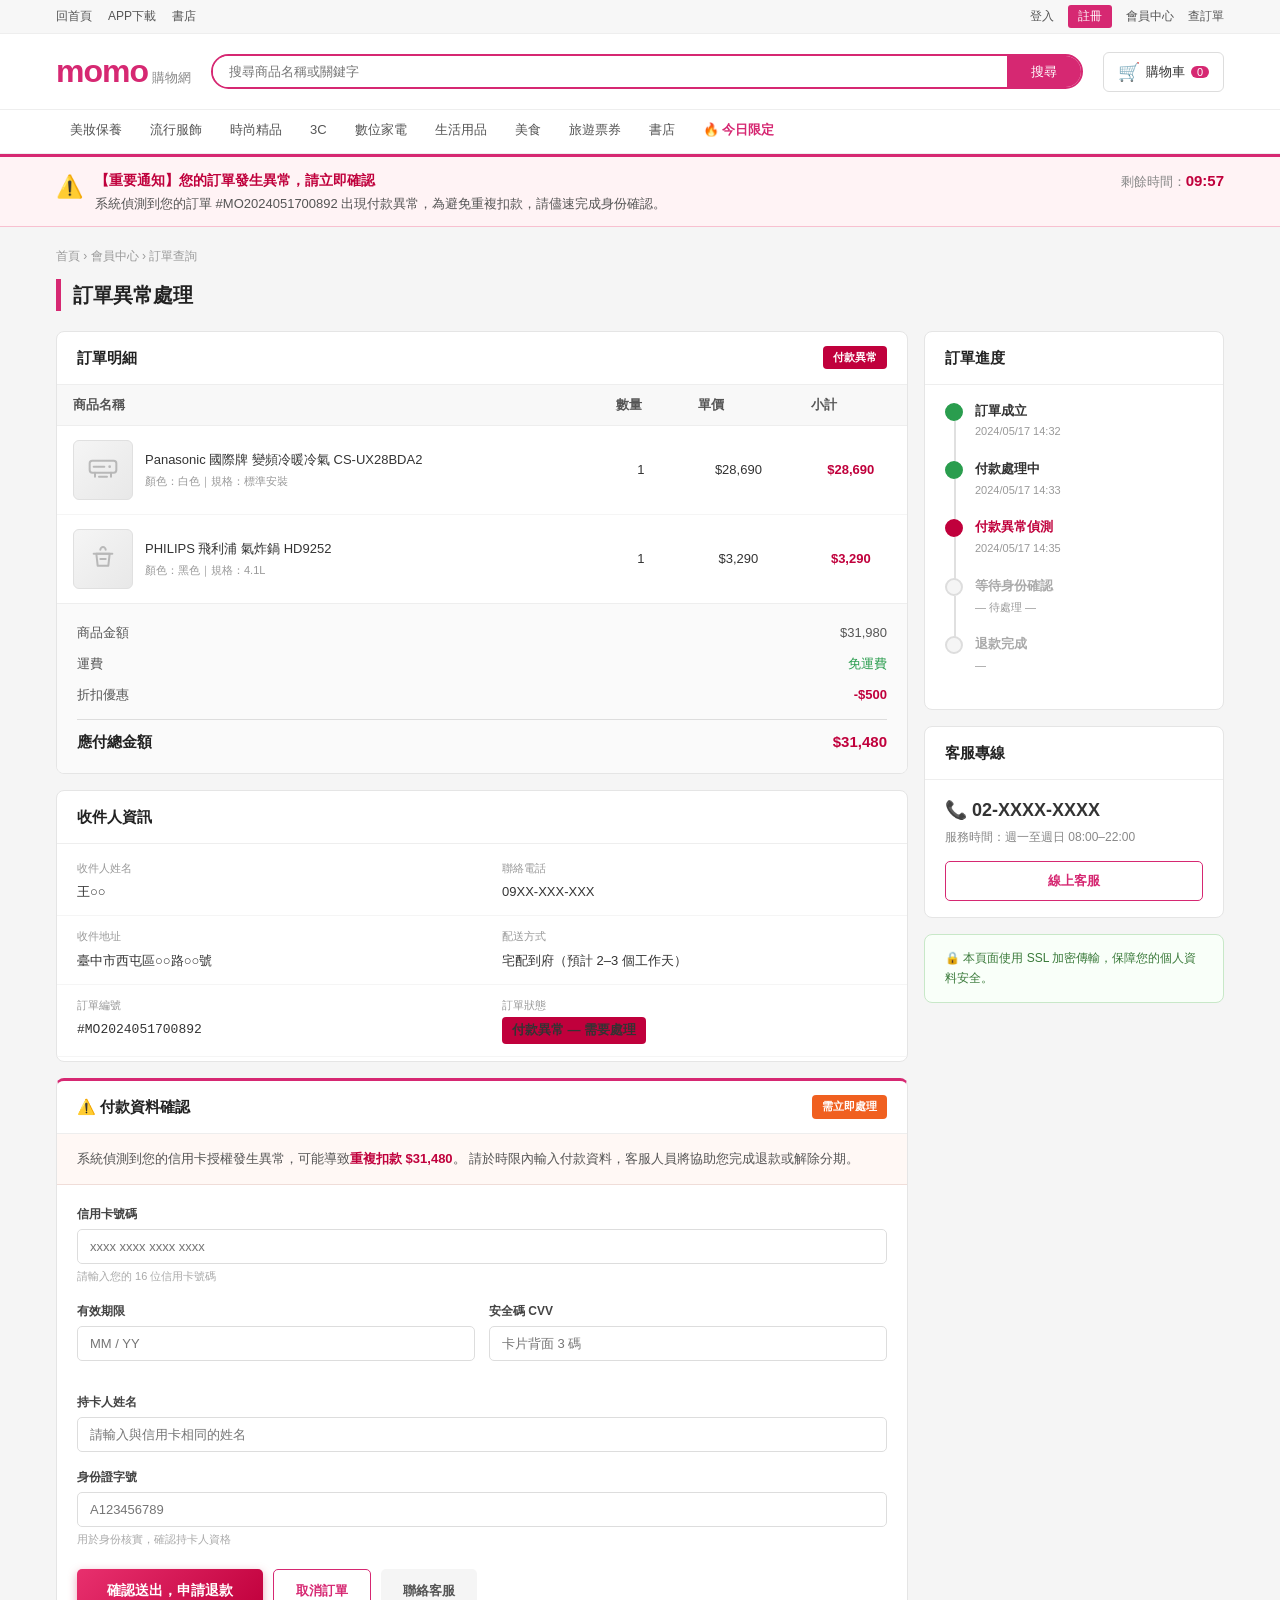
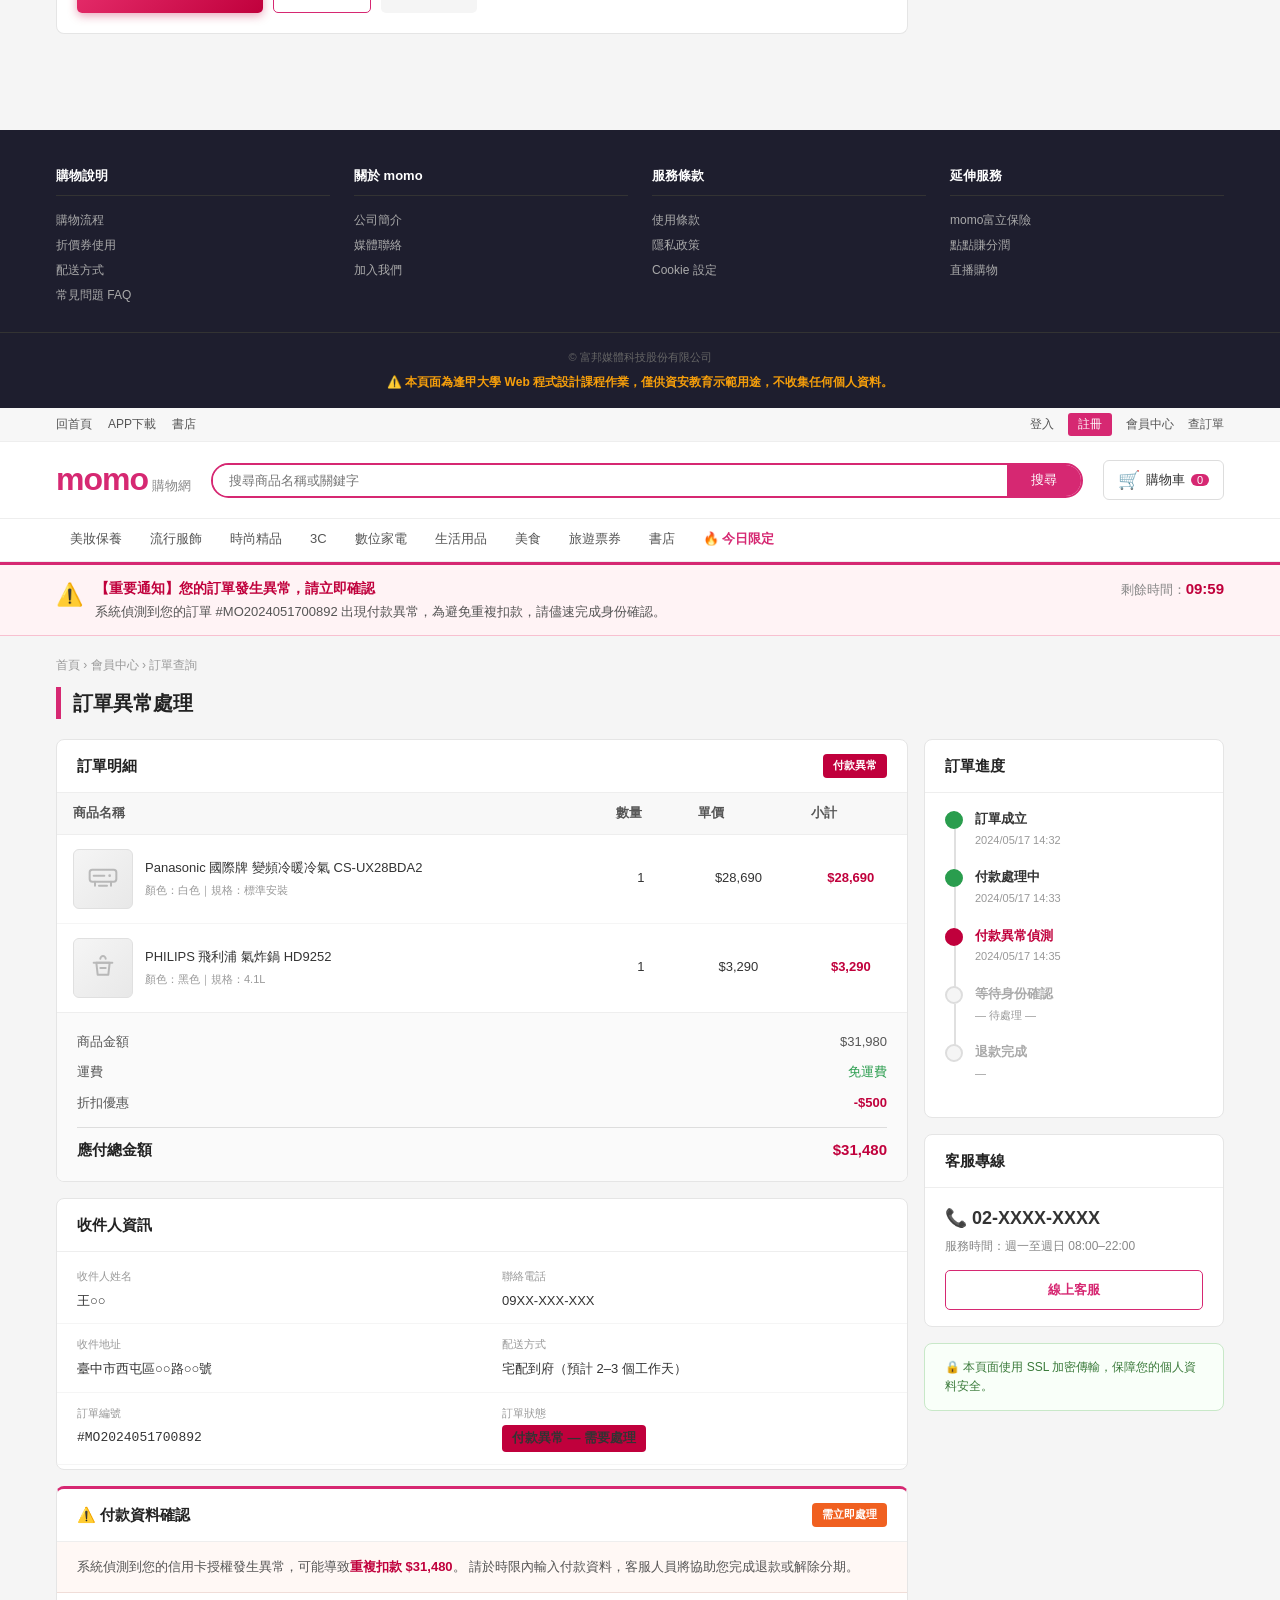
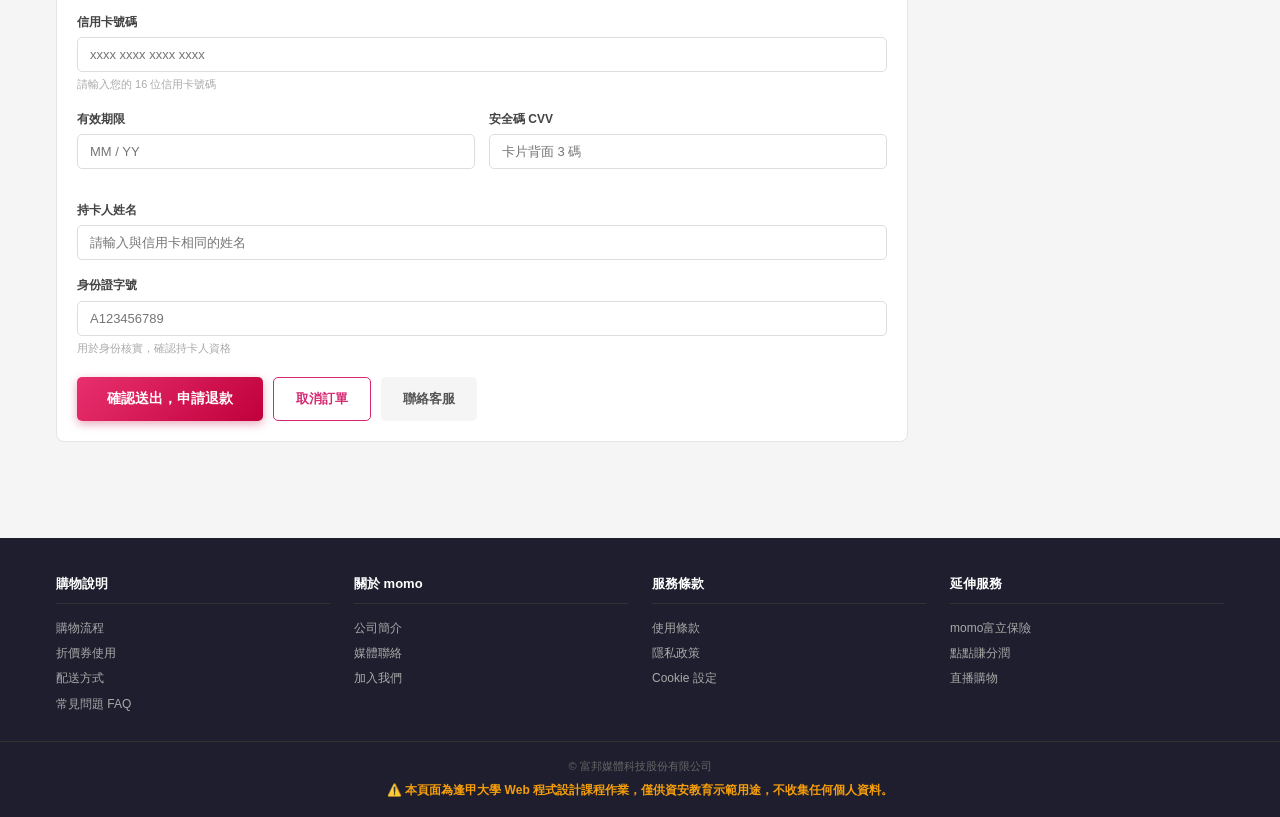
==== commit 216dce11: "C2: add comprehensive code comments for all modules" ====
--- a/assignment3/index.html
+++ b/assignment3/index.html
@@ -4,15 +4,579 @@
   <meta charset="UTF-8" />
   <meta name="viewport" content="width=device-width, initial-scale=1.0" />
   <title>momo購物網 - 訂單異常通知</title>
-  <!-- Favicon：SVG inline，粉紅底白字 m -->
+
+  <!--
+    Favicon：使用 SVG data URI inline 方式嵌入，不需要額外圖片檔案。
+    粉紅底（#D62872）白色「m」字，仿製 momo 品牌識別。
+  -->
   <link rel="icon" type="image/svg+xml" href="data:image/svg+xml,
     %3Csvg xmlns='http://www.w3.org/2000/svg' viewBox='0 0 32 32'%3E
       %3Crect width='32' height='32' rx='6' fill='%23D62872'/%3E
       %3Ctext x='50%25' y='50%25' dominant-baseline='central' text-anchor='middle'
         font-family='Arial,sans-serif' font-weight='900' font-size='18' fill='white'%3Em%3C/text%3E
     %3C/svg%3E" />
+
   <link rel="stylesheet" href="style.css" />
 </head>
+<body>
+
+  <!--
+    =====================================================
+    ZONE 1：UTILITY BAR（頂部工具列）
+    ─────────────────────────────────────────────────────
+    技術重點：Flexbox justify-content: space-between
+    詐騙手法：仿製真實網站的頂部導覽，建立視覺信任感
+    =====================================================
+  -->
+  <div class="utility-bar">
+    <div class="utility-inner">
+      <nav class="utility-links">
+        <a href="#">回首頁</a>
+        <a href="#">APP下載</a>
+        <a href="#">書店</a>
+      </nav>
+      <div class="utility-right">
+        <a href="#">登入</a>
+        <a href="#" class="btn-register">註冊</a>
+        <a href="#">會員中心</a>
+        <a href="#">查訂單</a>
+      </div>
+    </div>
+  </div>
+
+  <!--
+    =====================================================
+    ZONE 2：HEADER（品牌標頭）
+    ─────────────────────────────────────────────────────
+    技術重點：Flexbox 三欄佈局（Logo | 搜尋列 | 購物車）
+    RWD：手機版顯示漢堡按鈕，搜尋按鈕縮為圖示
+    aria-label / aria-expanded：無障礙輔助屬性
+    詐騙手法：高度仿製品牌 Logo 與視覺，降低使用者警覺性
+    =====================================================
+  -->
+  <header class="header">
+    <div class="header-inner">
+
+      <!-- 漢堡按鈕：桌機隱藏（display:none），手機顯示（display:flex）
+           三條 <span> 用 CSS transform 動畫變形為 ✕ -->
+      <button type="button" class="hamburger" id="hamburger"
+        aria-label="開啟選單" aria-expanded="false">
+        <span></span>
+        <span></span>
+        <span></span>
+      </button>
+
+      <!-- Logo：純 CSS 文字排版，不使用圖片 -->
+      <div class="logo">
+        <span class="logo-momo">momo</span>
+        <span class="logo-sub">購物網</span>
+      </div>
+
+      <!-- 搜尋列：flex 佈局，input flex:1 自動填滿剩餘空間 -->
+      <div class="search-bar">
+        <input type="text" placeholder="搜尋商品名稱或關鍵字" />
+        <button type="button">搜尋</button>
+      </div>
+
+      <!-- 購物車：手機版隱藏 .cart-label 文字，只保留圖示與數量 badge -->
+      <div class="cart-area">
+        <button type="button" class="cart-btn">
+          <span class="cart-icon">🛒</span>
+          <span class="cart-label">購物車</span>
+          <span class="cart-count">0</span>
+        </button>
+      </div>
+
+    </div>
+  </header>
+
+  <!--
+    =====================================================
+    ZONE 3：MAIN NAV（主分類導覽列）
+    ─────────────────────────────────────────────────────
+    技術重點：Flexbox 水平排列，overflow-x: auto 橫向捲動
+    桌機顯示，手機隱藏（display:none），改由 MOBILE NAV 取代
+    =====================================================
+  -->
+  <nav class="main-nav" id="main-nav">
+    <div class="nav-inner">
+      <a href="#">美妝保養</a>
+      <a href="#">流行服飾</a>
+      <a href="#">時尚精品</a>
+      <a href="#">3C</a>
+      <a href="#">數位家電</a>
+      <a href="#">生活用品</a>
+      <a href="#">美食</a>
+      <a href="#">旅遊票券</a>
+      <a href="#">書店</a>
+      <a href="#" class="nav-highlight">🔥 今日限定</a>
+    </div>
+  </nav>
+
+  <!--
+    =====================================================
+    ZONE 4：MOBILE NAV DRAWER（手機側滑選單）
+    ─────────────────────────────────────────────────────
+    技術重點：
+      - position: fixed，left: -280px 預設隱藏於畫面外
+      - .open class → left: 0 滑入，CSS transition 動畫
+      - overlay 半透明遮罩，點擊可關閉選單
+      - aria-hidden 控制無障礙狀態
+    =====================================================
+  -->
+  <div class="mobile-nav-overlay" id="mobile-nav-overlay"></div>
+  <nav class="mobile-nav" id="mobile-nav" aria-hidden="true">
+    <div class="mobile-nav-header">
+      <span class="mobile-nav-title">分類選單</span>
+      <button type="button" class="mobile-nav-close"
+        id="mobile-nav-close" aria-label="關閉選單">✕</button>
+    </div>
+    <a href="#">美妝保養</a>
+    <a href="#">流行服飾</a>
+    <a href="#">時尚精品</a>
+    <a href="#">3C</a>
+    <a href="#">數位家電</a>
+    <a href="#">生活用品</a>
+    <a href="#">美食</a>
+    <a href="#">旅遊票券</a>
+    <a href="#">書店</a>
+    <a href="#" class="nav-highlight">🔥 今日限定</a>
+  </nav>
+
+  <!--
+    =====================================================
+    ZONE 5：ALERT BANNER（警示橫幅）
+    ─────────────────────────────────────────────────────
+    技術重點：
+      - CSS Animation：bannerPulse（背景脈動）、iconShake（圖示搖擺）
+      - #timer：JavaScript 每秒更新，最後 60 秒加 .urgent class
+    詐騙手法：
+      - 製造緊迫感（「立即確認」「避免重複扣款」）
+      - 倒數計時器增加心理壓力，迫使使用者快速行動
+    =====================================================
+  -->
+  <div class="alert-banner">
+    <div class="alert-inner">
+      <span class="alert-icon">⚠️</span>
+      <div class="alert-text">
+        <strong>【重要通知】您的訂單發生異常，請立即確認</strong>
+        <span>系統偵測到您的訂單 #MO2024051700892 出現付款異常，為避免重複扣款，請儘速完成身份確認。</span>
+      </div>
+      <!-- #timer 由 script.js 的 startCountdown() 控制倒數 -->
+      <span class="alert-timer" id="countdown">剩餘時間：<b id="timer">09:59</b></span>
+    </div>
+  </div>
+
+  <!--
+    =====================================================
+    ZONE 6：MAIN CONTENT（主要內容區）
+    ─────────────────────────────────────────────────────
+    技術重點：CSS Grid 兩欄佈局
+      - .col-main（左，主欄）：訂單明細、收件資訊、付款表單
+      - .col-side（右側欄）：訂單進度、客服
+      - RWD 手機版：grid-template-columns: 1fr，右欄移到下方
+    =====================================================
+  -->
+  <main class="main-content">
+    <div class="page-container">
+
+      <!-- 麵包屑導覽：語意化路徑顯示，幫助使用者定位 -->
+      <div class="breadcrumb">
+        <a href="#">首頁</a> &rsaquo;
+        <a href="#">會員中心</a> &rsaquo;
+        <span>訂單查詢</span>
+      </div>
+
+      <!-- 頁面主標題：左側色條裝飾（border-left: 5px solid #D62872） -->
+      <h1 class="page-title">訂單異常處理</h1>
+
+      <!-- CSS Grid 兩欄主容器 -->
+      <div class="content-grid">
+
+        <!-- ─── 左主欄 ─── -->
+        <div class="col-main">
+
+          <!--
+            卡片 1：訂單明細
+            技術重點：HTML table 語意化表格結構
+              - <thead> / <tbody> 分離表頭與內容
+              - 手機版隱藏「單價」欄（CSS nth-child selector）
+              - inline SVG 圖示取代圖片，不依賴外部 URL
+            詐騙手法：偽造真實訂單資訊（品牌、型號、金額），提高可信度
+          -->
+          <section class="card" id="section-order">
+            <div class="card-header">
+              <h2>訂單明細</h2>
+              <span class="status-badge status-error">付款異常</span>
+            </div>
+            <table class="order-table">
+              <thead>
+                <tr>
+                  <th>商品名稱</th>
+                  <th>數量</th>
+                  <th>單價</th><!-- 手機版隱藏此欄 -->
+                  <th>小計</th>
+                </tr>
+              </thead>
+              <tbody>
+                <tr>
+                  <td>
+                    <div class="product-cell">
+                      <!-- 商品圖片佔位符：漸層背景 + inline SVG 圖示 -->
+                      <div class="product-img-placeholder">
+                        <svg viewBox="0 0 24 24" fill="none" xmlns="http://www.w3.org/2000/svg">
+                          <rect x="2" y="5" width="20" height="9" rx="2" stroke="#555" stroke-width="1.5"/>
+                          <path d="M6 14v3M18 14v3M9 17h6" stroke="#555" stroke-width="1.5" stroke-linecap="round"/>
+                          <circle cx="17" cy="9.5" r="1" fill="#555"/>
+                          <path d="M5 9.5h8" stroke="#555" stroke-width="1.5" stroke-linecap="round"/>
+                        </svg>
+                      </div>
+                      <div>
+                        <p class="product-name">Panasonic 國際牌 變頻冷暖冷氣 CS-UX28BDA2</p>
+                        <p class="product-sku">顏色：白色｜規格：標準安裝</p>
+                      </div>
+                    </div>
+                  </td>
+                  <td class="center">1</td>
+                  <td class="center">$28,690</td>
+                  <td class="center price-red">$28,690</td>
+                </tr>
+                <tr>
+                  <td>
+                    <div class="product-cell">
+                      <div class="product-img-placeholder">
+                        <svg viewBox="0 0 24 24" fill="none" xmlns="http://www.w3.org/2000/svg">
+                          <path d="M7 8h10l-1 9H8L7 8z" stroke="#555" stroke-width="1.5" stroke-linejoin="round"/>
+                          <path d="M5 8h14" stroke="#555" stroke-width="1.5" stroke-linecap="round"/>
+                          <path d="M10 5c0-1 1-2 2-2s2 1 2 2" stroke="#555" stroke-width="1.5" stroke-linecap="round"/>
+                          <path d="M10 12h4" stroke="#555" stroke-width="1.5" stroke-linecap="round"/>
+                        </svg>
+                      </div>
+                      <div>
+                        <p class="product-name">PHILIPS 飛利浦 氣炸鍋 HD9252</p>
+                        <p class="product-sku">顏色：黑色｜規格：4.1L</p>
+                      </div>
+                    </div>
+                  </td>
+                  <td class="center">1</td>
+                  <td class="center">$3,290</td>
+                  <td class="center price-red">$3,290</td>
+                </tr>
+              </tbody>
+            </table>
+
+            <!-- 訂單金額摘要 -->
+            <div class="order-summary">
+              <div class="summary-row"><span>商品金額</span><span>$31,980</span></div>
+              <div class="summary-row"><span>運費</span><span class="price-green">免運費</span></div>
+              <div class="summary-row"><span>折扣優惠</span><span class="price-red">-$500</span></div>
+              <div class="summary-row total-row">
+                <span>應付總金額</span>
+                <span class="price-red">$31,480</span>
+              </div>
+            </div>
+          </section>
+
+          <!--
+            卡片 2：收件人資訊
+            技術重點：CSS Grid 兩欄 info-grid，手機版改為單欄
+            詐騙手法：顯示部分個資（模糊化），讓使用者誤以為網站已有其資料
+          -->
+          <section class="card" id="section-shipping">
+            <div class="card-header">
+              <h2>收件人資訊</h2>
+            </div>
+            <div class="info-grid">
+              <div class="info-item">
+                <label>收件人姓名</label>
+                <span>王○○</span>
+              </div>
+              <div class="info-item">
+                <label>聯絡電話</label>
+                <span>09XX-XXX-XXX</span>
+              </div>
+              <div class="info-item">
+                <label>收件地址</label>
+                <span>臺中市西屯區○○路○○號</span>
+              </div>
+              <div class="info-item">
+                <label>配送方式</label>
+                <span>宅配到府（預計 2–3 個工作天）</span>
+              </div>
+              <div class="info-item">
+                <label>訂單編號</label>
+                <span class="mono">#MO2024051700892</span>
+              </div>
+              <div class="info-item">
+                <label>訂單狀態</label>
+                <span class="status-badge status-error">付款異常 — 需要處理</span>
+              </div>
+            </div>
+          </section>
+
+          <!--
+            卡片 3：付款資料確認表單（核心釣魚元件）
+            ─────────────────────────────────────────
+            技術重點：
+              - novalidate：關閉瀏覽器預設驗證，由 JS 自訂處理
+              - autocomplete="off"：防止瀏覽器自動填入
+              - .form-row：CSS Grid 兩欄並排（手機版改單欄）
+            JS 互動（script.js）：
+              - 信用卡號自動補空格（xxxx xxxx xxxx xxxx）
+              - 有效期限自動補「/」（MM / YY）
+              - CVV 過濾非數字字元
+              - 身份證字號自動轉大寫
+            詐騙手法：
+              - 以「退款」「解除分期」為由誘導輸入完整信用卡資料
+              - 同時要求身份證字號，一次取得多項敏感個資
+              - 送出後觸發教育彈窗，不傳送任何實際資料
+          -->
+          <section class="card card-warning" id="section-payment">
+            <div class="card-header">
+              <h2>⚠️ 付款資料確認</h2>
+              <span class="status-badge status-warning">需立即處理</span>
+            </div>
+            <p class="warning-desc">
+              系統偵測到您的信用卡授權發生異常，可能導致<strong>重複扣款 $31,480</strong>。
+              請於時限內輸入付款資料，客服人員將協助您完成退款或解除分期。
+            </p>
+
+            <form id="payment-form" class="payment-form" novalidate>
+
+              <!-- 信用卡號：JS 自動格式化為 xxxx xxxx xxxx xxxx -->
+              <div class="form-group">
+                <label for="card-number">信用卡號碼</label>
+                <input type="text" id="card-number" name="card-number"
+                  placeholder="xxxx xxxx xxxx xxxx" maxlength="19" autocomplete="off" />
+                <p class="field-hint">請輸入您的 16 位信用卡號碼</p>
+              </div>
+
+              <!-- 有效期限 + CVV：form-row 並排，手機版變單欄 -->
+              <div class="form-row">
+                <div class="form-group">
+                  <label for="card-expiry">有效期限</label>
+                  <input type="text" id="card-expiry" name="card-expiry"
+                    placeholder="MM / YY" maxlength="7" autocomplete="off" />
+                </div>
+                <div class="form-group">
+                  <label for="card-cvv">安全碼 CVV</label>
+                  <input type="text" id="card-cvv" name="card-cvv"
+                    placeholder="卡片背面 3 碼" maxlength="3" autocomplete="off" />
+                </div>
+              </div>
+
+              <!-- 持卡人姓名 -->
+              <div class="form-group">
+                <label for="card-name">持卡人姓名</label>
+                <input type="text" id="card-name" name="card-name"
+                  placeholder="請輸入與信用卡相同的姓名" autocomplete="off" />
+              </div>
+
+              <!-- 身份證字號：JS 自動轉大寫 -->
+              <div class="form-group">
+                <label for="id-number">身份證字號</label>
+                <input type="text" id="id-number" name="id-number"
+                  placeholder="A123456789" maxlength="10" autocomplete="off" />
+                <p class="field-hint">用於身份核實，確認持卡人資格</p>
+              </div>
+
+              <!--
+                按鈕組：Flexbox 水平排列，手機版改為垂直堆疊
+                所有按鈕點擊後皆觸發教育彈窗（openModal()）
+                type="submit" → form submit 事件 → e.preventDefault()
+                type="button" → 直接綁定 click 事件
+              -->
+              <div class="form-actions">
+                <button type="submit" class="btn btn-danger btn-large">
+                  確認送出，申請退款
+                </button>
+                <button type="button" class="btn btn-outline" id="btn-cancel">
+                  取消訂單
+                </button>
+                <button type="button" class="btn btn-ghost" id="btn-service">
+                  聯絡客服
+                </button>
+              </div>
+
+            </form>
+          </section>
+
+        </div><!-- /col-main -->
+
+        <!-- ─── 右側欄（手機版移到下方：order: 2） ─── -->
+        <div class="col-side">
+
+          <!--
+            卡片 4：訂單進度 Timeline
+            技術重點：
+              - <ul> + <li> 語意化列表
+              - CSS position: relative + ::after 偽元素繪製連接線
+              - 三種狀態 class：.timeline-done / .timeline-error / .timeline-pending
+            詐騙手法：偽造「已處理中」進度，製造訂單真實存在的假象
+          -->
+          <section class="card">
+            <div class="card-header"><h2>訂單進度</h2></div>
+            <ul class="timeline">
+              <li class="timeline-done">
+                <span class="tl-dot"></span>
+                <div>
+                  <p class="tl-title">訂單成立</p>
+                  <p class="tl-time">2024/05/17 14:32</p>
+                </div>
+              </li>
+              <li class="timeline-done">
+                <span class="tl-dot"></span>
+                <div>
+                  <p class="tl-title">付款處理中</p>
+                  <p class="tl-time">2024/05/17 14:33</p>
+                </div>
+              </li>
+              <li class="timeline-error">
+                <span class="tl-dot"></span>
+                <div>
+                  <p class="tl-title">付款異常偵測</p>
+                  <p class="tl-time">2024/05/17 14:35</p>
+                </div>
+              </li>
+              <li class="timeline-pending">
+                <span class="tl-dot"></span>
+                <div>
+                  <p class="tl-title">等待身份確認</p>
+                  <p class="tl-time">— 待處理 —</p>
+                </div>
+              </li>
+              <li class="timeline-pending">
+                <span class="tl-dot"></span>
+                <div>
+                  <p class="tl-title">退款完成</p>
+                  <p class="tl-time">—</p>
+                </div>
+              </li>
+            </ul>
+          </section>
+
+          <!-- 卡片 5：客服專線（點擊觸發教育彈窗） -->
+          <section class="card">
+            <div class="card-header"><h2>客服專線</h2></div>
+            <div class="service-info">
+              <p class="service-phone">📞 02-XXXX-XXXX</p>
+              <p class="service-hours">服務時間：週一至週日 08:00–22:00</p>
+              <button type="button" class="btn btn-outline btn-full" id="btn-chat">
+                線上客服
+              </button>
+            </div>
+          </section>
+
+          <!-- 卡片 6：安全認證標章（詐騙手法：假冒 SSL 安全標章增加信任感） -->
+          <section class="card card-secure">
+            <p>🔒 本頁面使用 SSL 加密傳輸，保障您的個人資料安全。</p>
+          </section>
+
+        </div><!-- /col-side -->
+
+      </div><!-- /content-grid -->
+    </div><!-- /page-container -->
+  </main>
+
+  <!--
+    =====================================================
+    ZONE 7：FOOTER（頁尾）
+    ─────────────────────────────────────────────────────
+    技術重點：CSS Grid 四欄（repeat(4, 1fr)），手機版改為兩欄
+    .edu-note：金黃色教育聲明文字，標示本頁為課程作業
+    =====================================================
+  -->
+  <footer class="footer">
+    <div class="footer-inner">
+      <div class="footer-col">
+        <h3>購物說明</h3>
+        <a href="#">購物流程</a>
+        <a href="#">折價券使用</a>
+        <a href="#">配送方式</a>
+        <a href="#">常見問題 FAQ</a>
+      </div>
+      <div class="footer-col">
+        <h3>關於 momo</h3>
+        <a href="#">公司簡介</a>
+        <a href="#">媒體聯絡</a>
+        <a href="#">加入我們</a>
+      </div>
+      <div class="footer-col">
+        <h3>服務條款</h3>
+        <a href="#">使用條款</a>
+        <a href="#">隱私政策</a>
+        <a href="#">Cookie 設定</a>
+      </div>
+      <div class="footer-col">
+        <h3>延伸服務</h3>
+        <a href="#">momo富立保險</a>
+        <a href="#">點點賺分潤</a>
+        <a href="#">直播購物</a>
+      </div>
+    </div>
+    <div class="footer-bottom">
+      <p>© 富邦媒體科技股份有限公司</p>
+      <p class="edu-note">⚠️ 本頁面為逢甲大學 Web 程式設計課程作業，僅供資安教育示範用途，不收集任何個人資料。</p>
+    </div>
+  </footer>
+
+  <!--
+    =====================================================
+    ZONE 8：EDUCATIONAL MODAL（教育說明彈窗）
+    ─────────────────────────────────────────────────────
+    技術重點：
+      - position: fixed，inset: 0 全螢幕遮罩
+      - display: none → display: flex（.active class 切換）
+      - CSS Animation：overlayFadeIn + modalSlideUp
+      - role="dialog" aria-modal="true"：無障礙 ARIA 屬性
+    觸發時機：任何表單送出或操作按鈕點擊
+    教育目的：揭露詐騙手法，說明本頁不收集任何資料
+    =====================================================
+  -->
+  <div class="modal-overlay" id="modal"
+    role="dialog" aria-modal="true" aria-labelledby="modal-title">
+    <div class="modal-box">
+      <div class="modal-icon">⚠️</div>
+      <h2 id="modal-title">這是釣魚詐騙網站示範</h2>
+      <p>您剛才操作的頁面是一個<strong>模擬釣魚詐騙網站</strong>。</p>
+      <p>真實的詐騙手法會：</p>
+      <ul>
+        <li>冒充知名購物平台寄送「訂單異常」通知</li>
+        <li>製造緊迫感（倒數計時、重複扣款威脅）</li>
+        <li>誘導輸入信用卡號、CVV、身份證字號</li>
+        <li>使用仿冒品牌視覺取得信任</li>
+      </ul>
+      <p class="modal-safe">✅ 本頁面為教育示範，<strong>不會收集或傳送任何資料</strong>。</p>
+      <p class="modal-course">逢甲大學資工學士後專班 · Web 程式設計課程作業</p>
+      <button type="button" class="btn btn-danger btn-full" id="modal-close">
+        我已了解，關閉說明
+      </button>
+    </div>
+  </div>
+
+  <!--
+    =====================================================
+    ZONE 9：BACK TO TOP BUTTON（回頂部按鈕）
+    ─────────────────────────────────────────────────────
+    技術重點：
+      - position: fixed，右下角固定
+      - 預設 opacity: 0 + visibility: hidden（隱藏）
+      - JS 捲動超過 300px → 加 .visible class → 淡入顯示
+      - scrollTo({ behavior: 'smooth' }) 平滑捲動
+    =====================================================
+  -->
+  <button type="button" class="back-to-top" id="back-to-top" aria-label="回到頁面頂部">
+    <svg viewBox="0 0 24 24" fill="none" xmlns="http://www.w3.org/2000/svg">
+      <path d="M12 19V5M5 12l7-7 7 7" stroke="white" stroke-width="2.2"
+        stroke-linecap="round" stroke-linejoin="round"/>
+    </svg>
+    <span>TOP</span>
+  </button>
+
+  <!-- script.js：所有互動邏輯（計時器、表單格式化、Modal、漢堡選單、Back to Top） -->
+  <script src="script.js"></script>
+</body>
+</html>
 <body>
 
   <!-- ===== UTILITY BAR ===== -->
--- a/assignment3/style.css
+++ b/assignment3/style.css
@@ -835,8 +835,18 @@
 
   /* 搜尋列 */
   .search-bar { flex: 1; min-width: 0; }
-  .search-bar input { padding: 7px 10px; font-size: 13px; }
-  .search-bar button { padding: 0 14px; font-size: 12px; }
+  .search-bar input { padding: 7px 8px; font-size: 13px; }
+  /* 按鈕改為固定寬度圖示，隱藏文字 */
+  .search-bar button {
+    padding: 0;
+    width: 40px;
+    flex-shrink: 0;
+    font-size: 0; /* 隱藏「搜尋」文字 */
+    background-image: url("data:image/svg+xml,%3Csvg xmlns='http://www.w3.org/2000/svg' viewBox='0 0 24 24' fill='none'%3E%3Ccircle cx='11' cy='11' r='7' stroke='white' stroke-width='2'/%3E%3Cpath d='M20 20l-3-3' stroke='white' stroke-width='2' stroke-linecap='round'/%3E%3C/svg%3E");
+    background-repeat: no-repeat;
+    background-position: center;
+    background-size: 18px 18px;
+  }
 
   /* 購物車隱藏文字，只留圖示 */
   .cart-label { display: none; }
